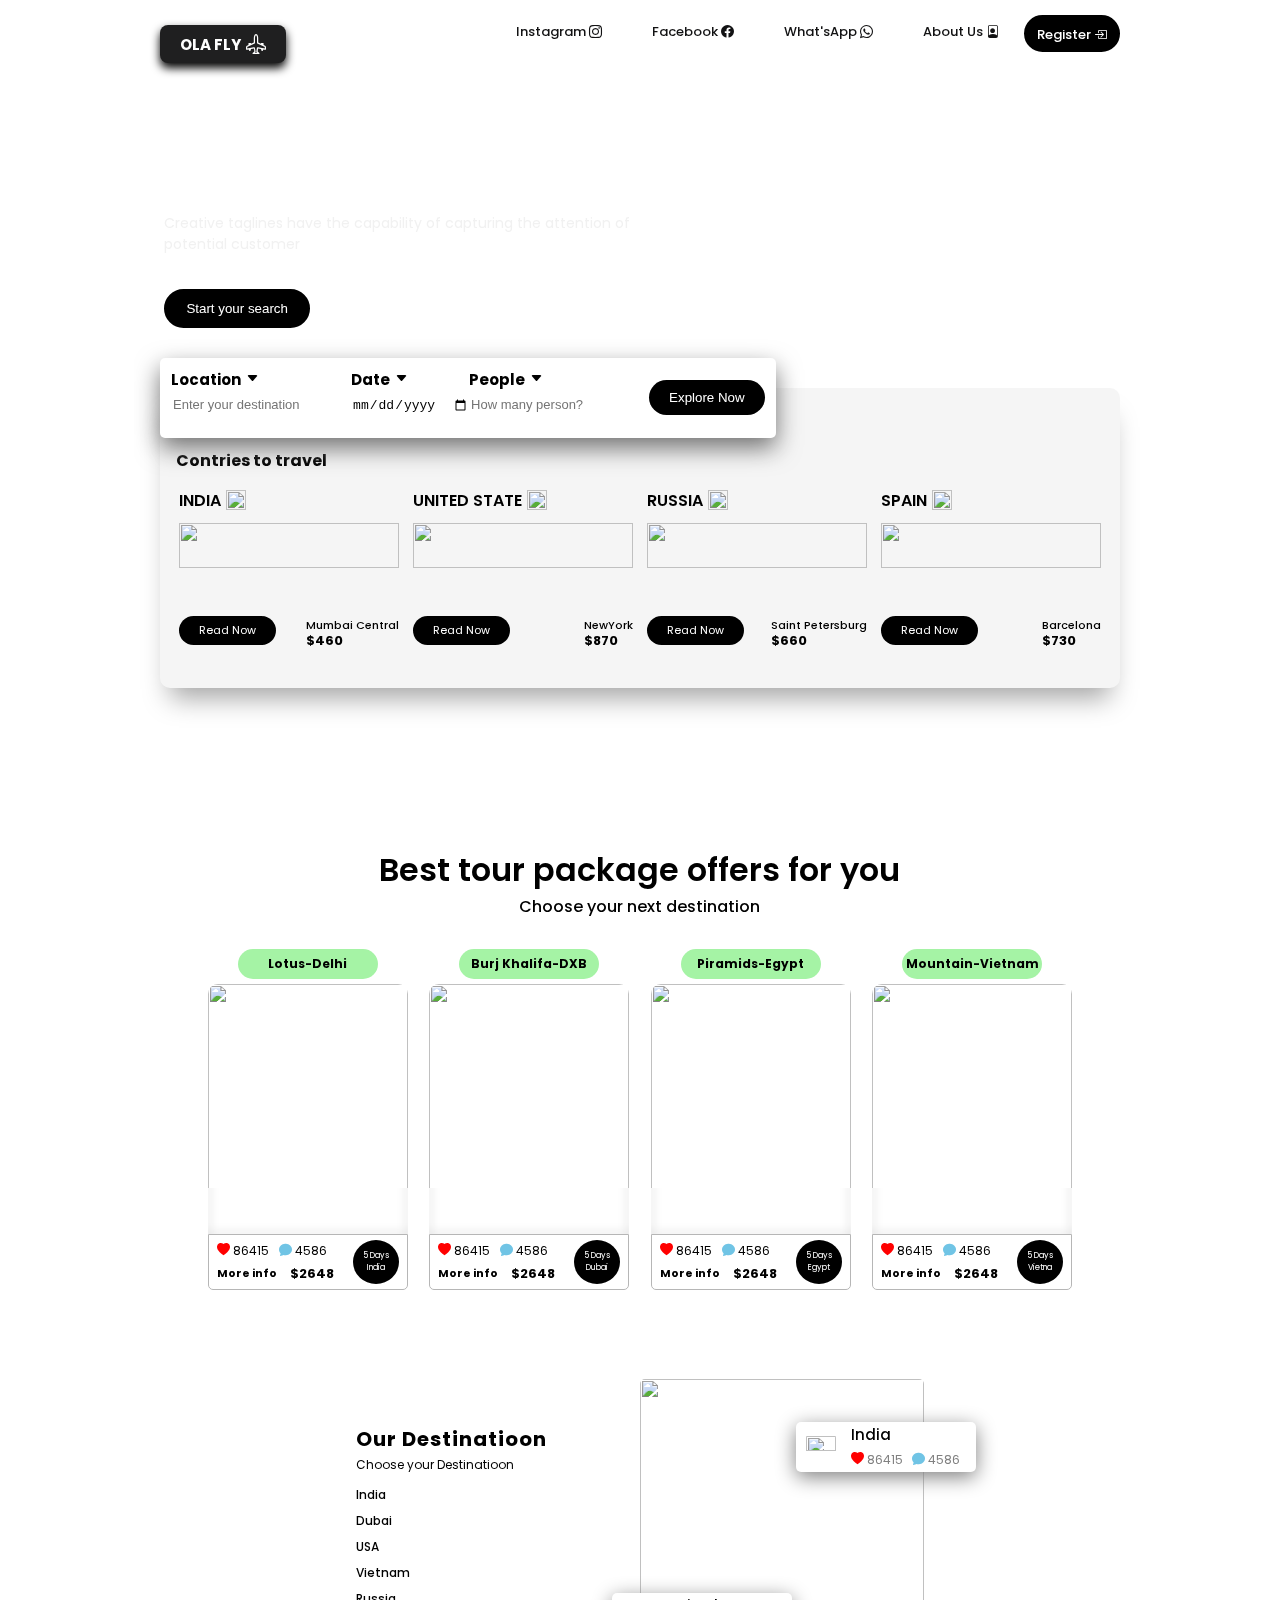
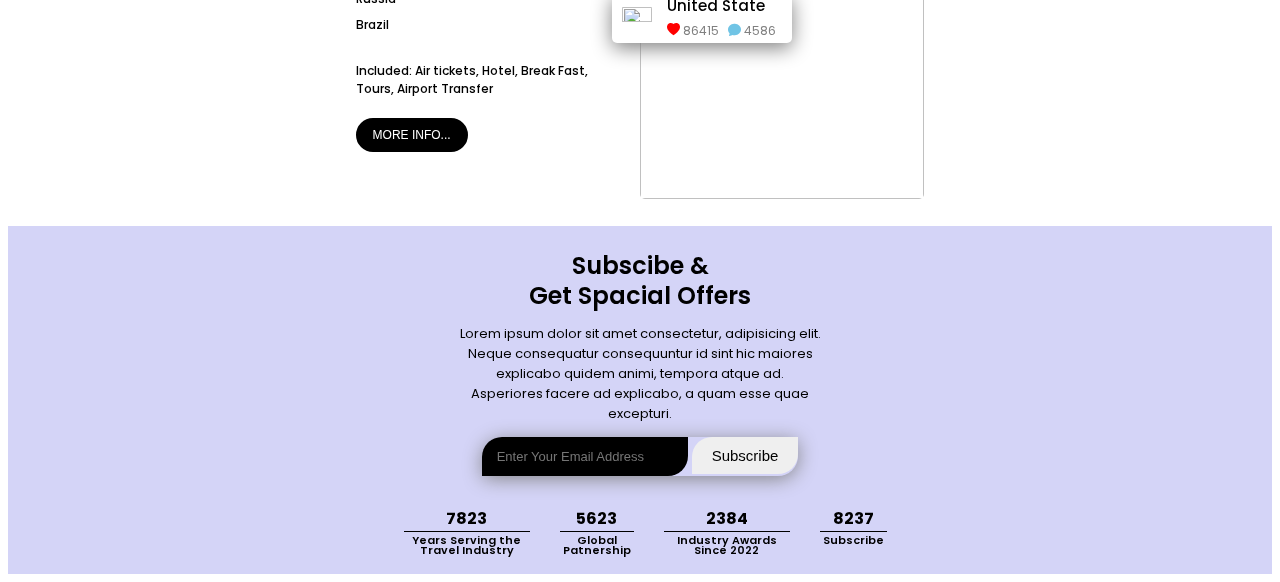
==== index.htm @ dc7d3caf "Files" ====
<!DOCTYPE html>
<html lang="en">

<head>
    <meta charset="UTF-8">
    <meta http-equiv="X-UA-Compatible" content="IE=edge">
    <meta name="viewport" content="width=device-width, initial-scale=1.0">
    <link rel="stylesheet" href="https://cdn.jsdelivr.net/npm/bootstrap-icons@1.9.1/font/bootstrap-icons.css">
    <link rel="stylesheet" href="style.css">
    <link rel="stylesheet" href="media.css">
    <title>Travel Agency Website</title>
</head>

<body>
    <header>
        <div class="video-background">
            <video autoplay loop muted playsinline>
                <source src="img/video_2024-10-26_13-39-59.mp4" type="video/mp4">
            </video>
        </div>
        <nav>
            <h4>
                OLA FLY
                <a href="/aboutus.html"><i class="bi bi-airplane-engines"></i></a>
            </h4>
            <ul id="menu_bx">
                <li><a href="https://www.instagram.com/ola.fly?utm_source=ig_web_button_share_sheet&igsh=ZDNlZDc0MzIxNw==">Instagram <i class="bi bi-instagram"></i></a></li>
                <li><a href="https://www.facebook.com/olafly.flyforless">Facebook <i class="bi bi-facebook"></i></a></li>
                <li><a href="https://wa.me/+919038090308">What'sApp <i class="bi bi-whatsapp"></i></a></li>
                <li><a href="/aboutus.html">About Us <i class="bi bi-file-person"></i></a></li>
                <li><a href="/login.html">Register <i class="bi bi-box-arrow-in-right"></i></a></li>
            </ul>
            <i class="bi bi-house-door-fill"></i>
        </nav>
        <div class="content">
            <div class="cont_bx">
                <h1>The right destination for you and your family</h1>
                <p>Creative taglines have the capability of capturing the attention of potential customer</p>
                <button>Start your search</button>
            </div>
            <div class="trip_bx">
                <div class="search_bx">
                    <div class="card">
                        <h4>Location <i class="bi bi-caret-down-fill"></i></h4>
                        <input type="text" placeholder="Enter your destination">
                    </div>
                    <div class="card">
                        <h4>Date <i class="bi bi-caret-down-fill"></i></h4>
                        <input type="date">
                    </div>
                    <div class="card">
                        <h4>People<i class="bi bi-caret-down-fill"></i></h4>
                        <input type="number" placeholder="How many person?">
                    </div>
                    <input type="button" value="Explore Now">
                </div>
                <div class="travel_bx">
                    <h4>Contries to travel</h4>
                    <div class="cards">
                        <div class="card">
                            <h3>INDIA <img src="icon/india.png" alt=""></h3>
                            <img src="img/Mumbai-India-at-night.jpg" alt="">
                            <div class="btn_city">
                                <a href="https://en.wikipedia.org/wiki/Mumbai">Read Now</a>
                                <h5>Mumbai Central <br> <span>$460</span></h5>
                            </div>
                        </div>
                        <div class="card">
                            <h3>UNITED STATE <img src="icon/united-states.png" alt=""></h3>
                            <img src="img/newyork.webp" alt="">
                            <div class="btn_city">
                                <a href="https://en.wikipedia.org/wiki/New_York_City">Read Now</a>
                                <h5>NewYork <br> <span>$870</span></h5>
                            </div>
                        </div>
                        <div class="card">
                            <h3>RUSSIA <img src="icon/russia.png" alt=""></h3>
                            <img src="img/sanpitersburg.jpg" alt="">
                            <div class="btn_city">
                                <a href="https://en.wikipedia.org/wiki/Saint_Petersburg">Read Now</a>
                                <h5>Saint Petersburg <br> <span>$660</span></h5>
                            </div>
                        </div>
                        <div class="card">
                            <h3>SPAIN <img src="icon/spain.png" alt=""></h3>
                            <img src="img/barcelona.jpg" alt="">
                            <div class="btn_city">
                                <a href="https://en.wikipedia.org/wiki/Barcelona">Read Now</a>
                                <h5>Barcelona <br> <span>$730</span></h5>
                            </div>
                        </div>
                    </div>
                </div>
            </div>

    </header>
    <div class="offers">
        <h1>Best tour package offers for you</h1>
        <p>Choose your next destination</p>
        <div class="cards">
            <div class="card">
                <h3>Lotus-Delhi</h3>
                <div class="img_text">
                    <img src="img/lotus_temple.jpg" alt="">
                    <h4>Inclded: Air ticket, Hotel, Break Fast, Tours, Airport Transfer</h4>
                </div>
                <div class="cont_bx">
                    <div class="price">
                        <div class="heart_chat">
                            <i class="bi bi-heart-fill"><span>86415</span></i>
                            <i class="bi bi-chat-fill"><span>4586</span></i>
                        </div>
                        <div class="info_price">
                            <a href="https://www.makemytrip.com/holidays-india/4nights-india-tour-packages.html">More info</a>
                            <h4>$2648</h4>
                        </div>
                    </div>
                    <div class="days">5 Days <br> India</div>
                </div>
            </div>
            <div class="card">
                <h3>Burj Khalifa-DXB</h3>
                <div class="img_text">
                    <img src="img/burjkhlifa.jpg" alt="">
                    <h4>Inclded: Air ticket, Hotel, Break Fast, Tours, Airport Transfer</h4>
                </div>
                <div class="cont_bx">
                    <div class="price">
                        <div class="heart_chat">
                            <i class="bi bi-heart-fill"><span>86415</span></i>
                            <i class="bi bi-chat-fill"><span>4586</span></i>
                        </div>
                        <div class="info_price">
                            <a href="">More info</a>
                            <h4>$2648</h4>
                        </div>
                    </div>
                    <div class="days">5 Days <br> Dubai</div>
                </div>
            </div>
            <div class="card">
                <h3>Piramids-Egypt</h3>
                <div class="img_text">
                    <img src="img/piramids.jpg" alt="">
                    <h4>Inclded: Air ticket, Hotel, Break Fast, Tours, Airport Transfer</h4>
                </div>
                <div class="cont_bx">
                    <div class="price">
                        <div class="heart_chat">
                            <i class="bi bi-heart-fill"><span>86415</span></i>
                            <i class="bi bi-chat-fill"><span>4586</span></i>
                        </div>
                        <div class="info_price">
                            <a href="">More info</a>
                            <h4>$2648</h4>
                        </div>
                    </div>
                    <div class="days">5 Days <br> Egypt</div>
                </div>
            </div>
            <div class="card">
                <h3>Mountain-Vietnam</h3>
                <div class="img_text">
                    <img src="img/mountain.jpg" alt="">
                    <h4>Inclded: Air ticket, Hotel, Break Fast, Tours, Airport Transfer</h4>
                </div>
                <div class="cont_bx">
                    <div class="price">
                        <div class="heart_chat">
                            <i class="bi bi-heart-fill"><span>86415</span></i>
                            <i class="bi bi-chat-fill"><span>4586</span></i>
                        </div>
                        <div class="info_price">
                            <a href="">More info</a>
                            <h4>$2648</h4>
                        </div>
                    </div>
                    <div class="days">5 Days <br> Vietna</div>
                </div>
            </div>

        </div>
    </div>
    <div class="destination">
        <div class="des_bx">
            <h4>Our Destinatioon</h4>
            <p>Choose your Destinatioon</p>
            <li>India</li>
            <li>Dubai</li>
            <li>USA</li>
            <li>Vietnam</li>
            <li>Russia</li>
            <li>Brazil</li>
            <h6>Included: Air tickets, Hotel, Break Fast, Tours, Airport Transfer</h6>
            <button>MORE INFO...</button>
        </div>
        <div class="img_bx">
            <img src="img/Main_plan.png" alt="">
            <div class="msg">
                <img src="icon/round_india_flag.png" alt="">
                <div class="cont">
                    <h4>India</h4>
                    <div class="icon">
                        <i class="bi bi-heart-fill"><span>86415</span></i>
                        <i class="bi bi-chat-fill"><span>4586</span></i>
                    </div>
                </div>
            </div>
            <div class="msg">
                <img src="icon/united-states.png" alt="">
                <div class="cont">
                    <h4>United State</h4>
                    <div class="icon">
                        <i class="bi bi-heart-fill"><span>86415</span></i>
                        <i class="bi bi-chat-fill"><span>4586</span></i>
                    </div>
                </div>
            </div>
        </div>
    </div>
    
    <footer>
        <h2>Subscibe & <br> Get Spacial Offers</h2>
        <p>Lorem ipsum dolor sit amet consectetur, adipisicing elit. <br> Neque consequatur consequuntur id sint hic maiores explicabo quidem animi, tempora atque ad. <br> Asperiores facere ad explicabo, a quam esse quae excepturi.</p>
        <div class="input">
            <form action="#">
            <input type="text" placeholder="Enter Your Email Address" required>
            <button type="submit">Subscribe</button>
        </form>
        </div>
    
        <ul>
            <li>7823 <br> <h6>Years Serving the Travel Industry</h6></li>
            <li>5623 <br> <h6>Global <br> Patnership</h6></li>
            <li>2384 <br> <h6>Industry Awards Since 2022</h6></li>
            <li>8237 <br> <h6>Subscribe</h6></li>
        </ul>
    </footer>
    <script src="app.js"></script>
</body>

</html>
---- style.css ----
@import url('https://fonts.googleapis.com/css2?family=Poppins:ital,wght@0,100;0,300;0,400;0,500;0,600;0,700;0,800;0,900;1,100;1,200;1,300;1,400;1,500;1,600;1,700;1,800;1,900&display=swap');
/* *{
    padding: 0;
    margin: 0;
    box-sizing: border-box;
} */
body {
    font-family: 'Poppins', sans-serif;
}

header {
    position: relative;
    overflow: hidden;
    width: 80%;
    height: 82vh;
    /* border: 1px solid #000; */
    margin: auto;
    transition: .5s linear;
}
.video-background {
    position: absolute;
    top: 0;
    left: 0;
    width: 100%;
    height: 80%;
    overflow: hidden;
    z-index: -1;
}
.video-background video{
    width: 100%;
    height: 100%;
    object-fit: cover;
}

header nav {
    width: 95%;
    height: 7%;
    /* padding: 10px 0; */
    /* border: 1px solid #000; */
    margin: auto;
    display: flex;
    align-items: center;
    justify-content: space-between;
}
header nav h4{
    display: flex;
    align-items: center;
    font-size: 15px;
    font-weight: 700;
    color: #fff;
    border: 3px solid #000#1f1f20;
    border-radius: 8px;
    margin-bottom: 0px;
    padding: 5px 20px 3px 20px;
    box-shadow: 0px 5px 10px #000;
    background: #1f1f20;
}
header nav h4 i{
    margin-left: 5px;
    font-size: 20px;
    color: #fff;
    transition: color 0.3s ease;
}
header nav h4:hover{
    color: red;
    background: gray;
}

header nav ul{
    list-style: none;
    display: flex;
}
header nav ul li{
    padding: 3px 25px;
}
header nav ul li:nth-last-child(1){
    background: #000;
    border: 3px solid #000;
    border-radius: 20px;
    padding: 3px 10px;
}
header nav ul li:nth-last-child(1) a{
    color: #fff;
}
header nav ul li a{
    text-decoration: none;
    color: #121213;
    font-size: 13px;
    font-weight: 500;
    transition: .3s linear;
}
header nav ul li:nth-of-type(1):hover a{
    color: red;
    border: 1px solid #000;
    padding: 0px 5px 0px 5px;
    border-radius: 20px;
    box-shadow: 0px 5px 10px 0px black;
    font-size: 14px;
}
header nav ul li:nth-of-type(2):hover a{
    color: blue;
    border: 1px solid #000;
    padding: 0px 5px 0px 5px;
    border-radius: 20px;
    box-shadow: 0px 5px 10px 0px black;
    font-size: 14px;
}
header nav ul li:nth-of-type(3):hover a{
    color: green;
    border: 1px solid #000;
    padding: 0px 5px 0px 5px;
    border-radius: 20px;
    box-shadow: 0px 5px 10px 0px black;
    font-size: 14px;
}
header nav ul li:nth-of-type(4):hover a{
    color: #fff;
    border: 1px solid #000;
    padding: 0px 5px 0px 5px;
    border-radius: 20px;
    box-shadow: 0px 5px 10px 0px black;
    font-size: 14px;
}
header nav ul li:nth-of-type(5):hover a{
    color: #fff;
    border: 1px solid #000;
    padding: 0px 5px 0px 5px;
    border-radius: 20px;
    box-shadow: 0px 5px 10px 0px black;
}

header nav .bi-house-door-fill {
    display: none;
}
header .content {
    position: relative;
    width: 100%;
    height: 93%;
    /* border: 1px solid #000; */
}
header .content::before {
    content: '';
    position: absolute;
    width: 100%;
    height: 80%;
    /* border: 1px solid #000; */
    background: url('img/background1.png')no-repeat center center/cover;
    border-radius: 10px;
    z-index: -1;
    background: none;
}

header .content .cont_bx {
    width: 500px;
    height: auto;
    color: #fff;
    padding: 30px;
}
header .content .cont_bx h1{
    line-height: 40px;
    font-weight: 800;
    /* border: 1px solid #000; */
}
header .content .cont_bx p{
    font-size: 14px;
    font-weight: 400;
    color: rgb(241, 241, 241);
}
header .content .cont_bx button{
    margin-top: 20px;
    padding: 10px 20px;
    border-radius: 20px;
    border: 2px solid #000;
    background: #000;
    color: #fff;
    outline: none;
    cursor: pointer;
    transition: .3s linear;
}
header .content .cont_bx button:hover{
    background: rgb(95, 95, 95);
    border: 2px solid rgb(95, 95, 95);
}

header .trip_bx {
    position: relative;
    width: 95%;
    height: auto;
    margin: auto;
    /* border: 1px solid #000; */
}
header .trip_bx .search_bx {
    position: absolute;
    top: 0;
    left: 0;
    width: 60%;
    height: 60px;
    display: flex;
    align-items: center;
    justify-content: center;
    background: #fff;
    border-radius: 5px;
    box-shadow: 0px 10px 25px rgb(114, 114, 114);
    z-index: 1;
    padding: 10px 20px;
}

header .trip_bx .search_bx .card{
    width: 200px;
    height: 100%;
    /* border: 1px solid #000; */
}
header .trip_bx .search_bx .card h4{
    font-size: 15px;
    margin: 0;
    font-weight: 700;
}
header .trip_bx .search_bx .card h4 .bi {
    position: absolute;
    font-size: 13px;
    margin: 2px 0px 0px 5px;
    transition: .3s linear;
}
header .trip_bx .search_bx .card input {
    margin-top: 3px;
    position: 5px 0px;
    border: none;
    outline: none;
    font-size: 13px;
}
header .trip_bx .search_bx input[type=button] {
    background: #000;
    color: #fff;
    border: none;
    outline: none;
    padding: 10px 20px;
    border-radius: 20px;
    transition: .3s linear;
    cursor: pointer;
}
header .trip_bx .search_bx input[type=button]:hover{
    background: gray;
}

header .trip_bx .travel_bx {
    position: relative;
    width: 100%;
    height: auto;
    margin: auto;
    top: 30px;
    /* background: #000; */
    /* border: 1px solid #000; */
    border-radius: 10px;
    padding-bottom: 20px;
    box-shadow: 0px 20px 25px -10px rgb(165, 165, 165);
}
header .trip_bx .travel_bx::before{
    content: '';
    position: absolute;
    width: 100%;
    height: 100%;
    border-radius: 10px;
    background: rgb(241, 241, 241, .7);
    backdrop-filter: blur(5px);
    z-index: -1;
}
header .trip_bx .travel_bx h4{
    margin: 0;
    padding: 60px 0px 15px 1.7%;
}
header .trip_bx .travel_bx .cards{
    width: 96%;
    height: auto;
    margin: auto;
    /* border: 1px solid #000; */
    display: flex;
    align-items: center;
    justify-content: space-between;
}
header .trip_bx .travel_bx .cards .card{
    overflow: auto;
    min-width: 220px;
    height: 180px;
    /* border: 1px solid #000; */
}
header .trip_bx .travel_bx .cards .card h3{
    margin: 0px 0px 10px 0px;
    display: flex;
    align-items: center;
    font-size: 16px;
    font-weight: 600;
}
header .trip_bx .travel_bx .cards .card h3 img{
    width: 20px;
    height: 20px;
    margin-left: 5px;
}
header .trip_bx .travel_bx .cards .card img{
    width: 100%;
    height: 50%;
}
header .trip_bx .travel_bx .cards .card .btn_city{
    display: flex;
    align-items: center;
    justify-content: space-between;
    /* border: 1px solid #000; */
}
header .trip_bx .travel_bx .cards .card .btn_city a{
    text-decoration: none;
    background: #000;
    color: #fff;
    border-radius: 20px;
    padding: 6px 20px;
    font-size: 11px;
    transition: .3s linear;
}
header .trip_bx .travel_bx .cards .card .btn_city a:hover{
    background: gray;
}
header .trip_bx .travel_bx .cards .card .btn_city h5{
    font-size: 11px;
    font-weight: 500;
    margin: 0;
    margin-top: 5px;
    line-height: 15px;
}
header .trip_bx .travel_bx .cards .card .btn_city h5 span{
    font-size: 13px;
    font-weight: 700;
}

.offers {
    width: 60%;
    height: auto;
    /* border: 1px solid #000; */
    margin: auto;
    margin-top: 100px;
    transition: .5s linear;
}
.offers h1{
    font-weight: 600;
    text-align: center;
    margin: 0;
}
.offers p{
    font-weight: 500;
    text-align: center;
    margin: 0;
}
.offers .cards {
    margin-top: 20px;
    display: flex;
    align-items: center;
    justify-content: space-between;
    /* border: 1px solid #000; */
    flex-wrap: wrap;
}
.offers .cards .card {
    position: relative;
    width: 200PX;
    height: 350PX;
    /* border: 1px solid #000; */
    margin: 10px;
}
.offers .cards .card h3{
    width: 140px;
    padding: 6px 0px;
    background: rgb(165, 243, 165);
    border-radius: 20px;
    font-size: 12px;
    display: grid;
    place-items: center;
    margin: auto;
}
.offers .cards .card .img_text {
    position: relative;
    width: 100%;
    height: 250px;
    margin-top: 5px;
}
.offers .cards .card .img_text img{
    position: absolute;
    width: 100%;
    height: 100%;
    border-radius: 10px 10px 0px 0px;
}
.offers .cards .card .img_text h4 {
    position: absolute;
    font-size: 9px;
    padding: 10px 15px;
    bottom: 0;
    margin: 0;
    color: #fff;
    z-index: 2;
}
.offers .cards .card .img_text h4::before{
    content: '';
    position: absolute;
    width: 100%;
    height: 100%;
    background: rgb(255, 255, 255,.1);
    backdrop-filter: blur(5px);
    z-index: -1;
    bottom: 0;
    left: 0;
}
.offers .cards .card .cont_bx{
    width: 99%;
    display: flex;
    align-items: center;
    justify-content: space-between;
    border: 1px solid rgb(182, 182, 182);
    padding: 5px 0px;
    border-radius: 0px 0px 5px 5px;
}
.offers .cards .card .cont_bx .price , .days{
    margin: 0px 8px;
}
.offers .cards .card .cont_bx .price .heart_chat{
    display: flex;
    align-items: center;
}
.offers .cards .card .cont_bx .price .heart_chat{
    display: flex;
    align-items: center;
}
.offers .cards .card .cont_bx .price .heart_chat i:nth-child(1){
    color: red;
    font-size: 13px;
    margin-right: 10px;
}
.offers .cards .card .cont_bx .price .heart_chat i span{
    color: #000;
    font-size: 12px;
    margin-left: 3px;
    font-style: normal;
}
.offers .cards .card .cont_bx .price .heart_chat i:nth-child(2){
    color: rgb(112, 196, 229);
    font-size: 13px;
    margin-right: 10px;
}
.offers .cards .card .cont_bx .price .info_price{
    display: flex;
    align-items: center;
    margin-top: 3px;
}
.offers .cards .card .cont_bx .price .info_price a{
    text-decoration: none;
    color: #000;
    font-size: 11px;
    font-weight: 700;
    transition: .3s linear;
    margin-right: 13px;
}
.offers .cards .card .cont_bx .price .info_price a:hover{
    color: gray;
}
.offers .cards .card .cont_bx .price .info_price h4{
    margin: 0;
    font-size: 13px;
}
.offers .cards .card .cont_bx .days{
    color: #fff;
    background: #000;
    font-size: 8px;
    border-radius: 50%;
    padding: 10px;
    text-align: center;
    cursor: pointer;
    transition: .3s linear;
}
.offers .cards .card .cont_bx .days:hover{
    transform: rotate(360deg);
}


.destination {
    width: 45%;
    height: auto;
    /* border: 1px solid #000; */
    margin: auto;
    margin-top: 70px;
    display: flex;
    align-items: center;
    justify-content: center;
}
.destination .des_bx , .img_bx {
    position: relative;
    width: 50%;
    height: auto;
    /* border: 1px solid #000; */
}
.destination .des_bx h4{
    margin: 0;
    font-size: 20px;
    color: #000;
    line-height: 10px;
    letter-spacing: 1px;
}
.destination .des_bx p{
    font-size: 12px;
}
.destination .des_bx li{
    list-style-type: none;
    padding: 0px 0px 8px 0px;
    font-size: 12px;
    font-weight: 500;
}
.destination .des_bx h6{
    width: 250px;
    font-size: 12px;
    font-weight: 500;
    margin: 20px 0px;
}
.destination .des_bx button{
    font-size: 12px;
    padding: 8px 15px;
    border-radius: 20px;
    background:#000;
    color: #fff;
    border: 2px solid #000;
    cursor: pointer;
    transition: .3s linear;
}
.destination .des_bx button:hover{
    background: gray;
    border: gray;
}
.destination .img_bx img{
    width: 100%;
    height: 420px;
    border-radius: 5px;
}
.destination .img_bx .msg{
    position: absolute;
    top: 50%;
    left: -10%;
    width: 160px;
    height: 50px;
    background: #fff;
    box-shadow: 0px 5px 20px gray;
    display: flex;
    align-items: center;
    padding: 0px 10px;
    border-radius: 5px;
}
.destination .img_bx .msg:nth-child(2){
    position: absolute;
    top: 10%;
    left: 55%;
    
}
.destination .img_bx .msg img{
    width: 30px;
    height: 55%;
}
.destination .img_bx .msg .cont{
    margin-left: 15px;
}
.destination .img_bx .msg .cont h4{
    margin: 0;
    font-size: 15px;
    font-weight: 500;
}
.destination .img_bx .msg .cont .bi:nth-child(1){
    color: red;
    margin-right: 5px;
    font-size: 13px;
}
.destination .img_bx .msg .cont .bi span{
    font-style: normal;
    margin-left: 3px;
    font-size: 12px;
    color: gray;
}
.destination .img_bx .msg .cont .bi:nth-child(2) {
    color: rgb(112, 196, 229);
    margin-right: 5px;
    font-size: 13px;
}

footer {
    width: 100%;
    height: auto;
    background: rgb(212, 212, 247);
    margin-top: 20px;
    display: flex;
    align-items: center;
    justify-content: center;
    flex-direction: column;
}

footer h2{
    text-align: center;
    margin: 0;
    margin-top: 25px;
    line-height: 30px;
    font-weight: 600;
}
footer p{
    text-align: center;
    width: 400px;
    font-size: 13px;
}
footer .input{
    box-shadow: 0px 3px 20px -1px gray;
    border-radius: 20px 0px 20px 0px;
}
footer .input input{
    padding: 12px 15px;
    border: none;
    outline: none;
    font-size: 13px;
    border-radius: 20px 0px 20px 0px;
    background: #000;
    color: #fff;
}
footer .input button{
    padding: 10px 20px;
    border: none;
    outline: none;
    font-size: 15px;
    border-radius: 20px 0px 20px 0px;
    cursor: pointer;
    transition: .3s linear;
}
footer .input button:hover{
    color: red;
    font-size: 17px;
}
footer ul{
    list-style: none;
    display: flex;
    /* align-items: center; */
    margin-top: 30px;
}
footer ul li{
    text-align: center;
    margin-right: 30px;
    font-weight: bold; 
}

footer ul li h6{
    font-size: 11px;
    font-weight: 600;
    max-width: 120px;
    margin: 0;
    line-height: 10px;
    border-top: 1px solid #000;
    padding: 3px;
}
---- media.css ----
@media screen and (max-width: 1483px){
    .offers{
        width: 65%;
    }
}
@media screen and (max-width: 1370px){
    .offers{
        width: 70%;
    }
}
@media screen and (max-width: 1250px){
    header{
        width: 90%;
    }
    .offers {
        width: 82%;
    }
    .destination {
        width: 55%;
    }
}
@media screen and (max-width: 1100px){
    header{
        width: 95%;
    }
    header .trip_bx .search_bx {
        width: 70%;
    }
    header .trip_bx .travel_bx .cards{
        overflow: auto;
    }
    header .trip_bx .travel_bx .cards .card{
        min-width: 220px;
        margin-right: 10px;
    }
    .offers{
        width: 95%;
    }
    .destination {
        width: 60%;
    }
}
@media screen and (max-width: 950px){
    header .trip_bx .search_bx {
        width: 85%;
    }
    header .trip_bx .search_bx .card {
        margin-right: 8px;
    }
    .destination{
        width: 75%;
    }
    
}
@media screen and (max-width: 714px){
    header nav ul{
        position: absolute;
        width: 100px;
        height: auto;
        flex-direction: column;
        background: #fff;
        border-radius: 5px;
        box-shadow: 0px 0px 10px gray;
        justify-content: center;
        top: -100%;
        right: 30%;
        z-index: 99999999999999;
        padding: 10px 20px;
        transition: .8s linear;
    }
    /* javascript class */
    header nav .ul_active {
        top: 0;
    }
    header nav ul li{
        padding: 8px 0px;
        text-align: center;
    }
    header nav .bi-three-dots{
        display: unset;
    }
    header .trip_bx .search_bx{
        width: 93%;
    }
    .offers {
        width: 75%;
    }
}

@media screen and (max-width: 650px){
    header .trip_bx .search_bx .card {
        width: 140px;
    }
    header .trip_bx .search_bx input[type="button"] {
    position: absolute;
    right: 10px;
    bottom: -43px;
    font-size: 13px;
    }
    .offers{
        width: 85%;
        margin-top: 50px;
    }
    .destination {
        width: 100%;
        flex-direction: column-reverse;
    }
    .destination .des_bx, .img_bx {
        position: relative;
        width: 55%;
        height: auto;
        /* border: 1px solid #000; */
    }
    .destination .des_bx {
        margin-top: 30px;
    }
}

@media screen and (max-width: 541px){
    header .content .cont_bx {
        width: 85%;
    }
    header .content .cont_bx h1{
        width: 300px;
        font-size: 22px;
    }
    header .content .cont_bx p{
        width: 300px;
        font-size: 12px;
    }
    header .trip_bx .search_bx {
        width: 89%;
    }
    header .trip_bx .search_bx .card {
        width: 110px;
    }
    header .trip_bx .search_bx .card input {
        width: 100%;
    }
    .offers h1{
        font-size: 22px;
    }
    .offers p{
        font-size: 14px;
    }
    .offers .cards{
        justify-content: center;
    }
    .destination .des_bx, .img_bx {
        width: 80%;
    }
    footer ul li h6 {
        font-size: 8px;
    }

}
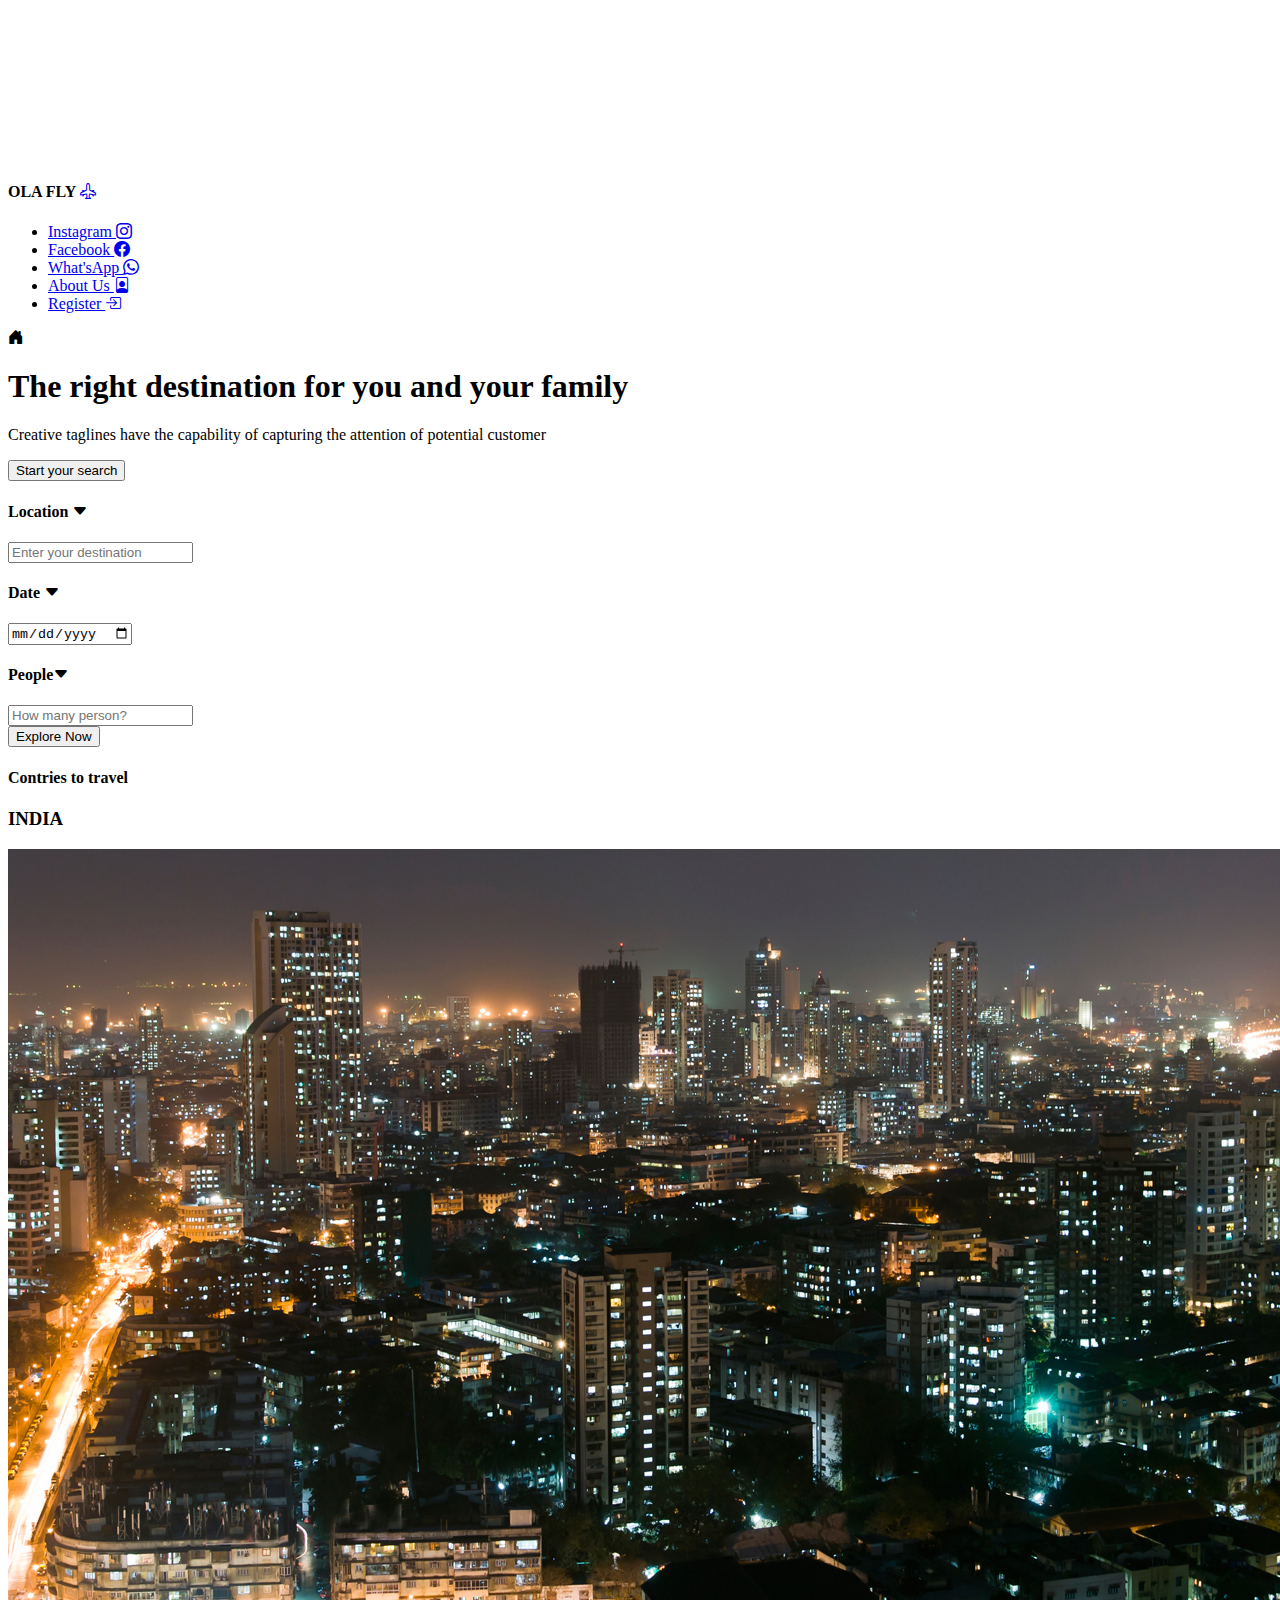
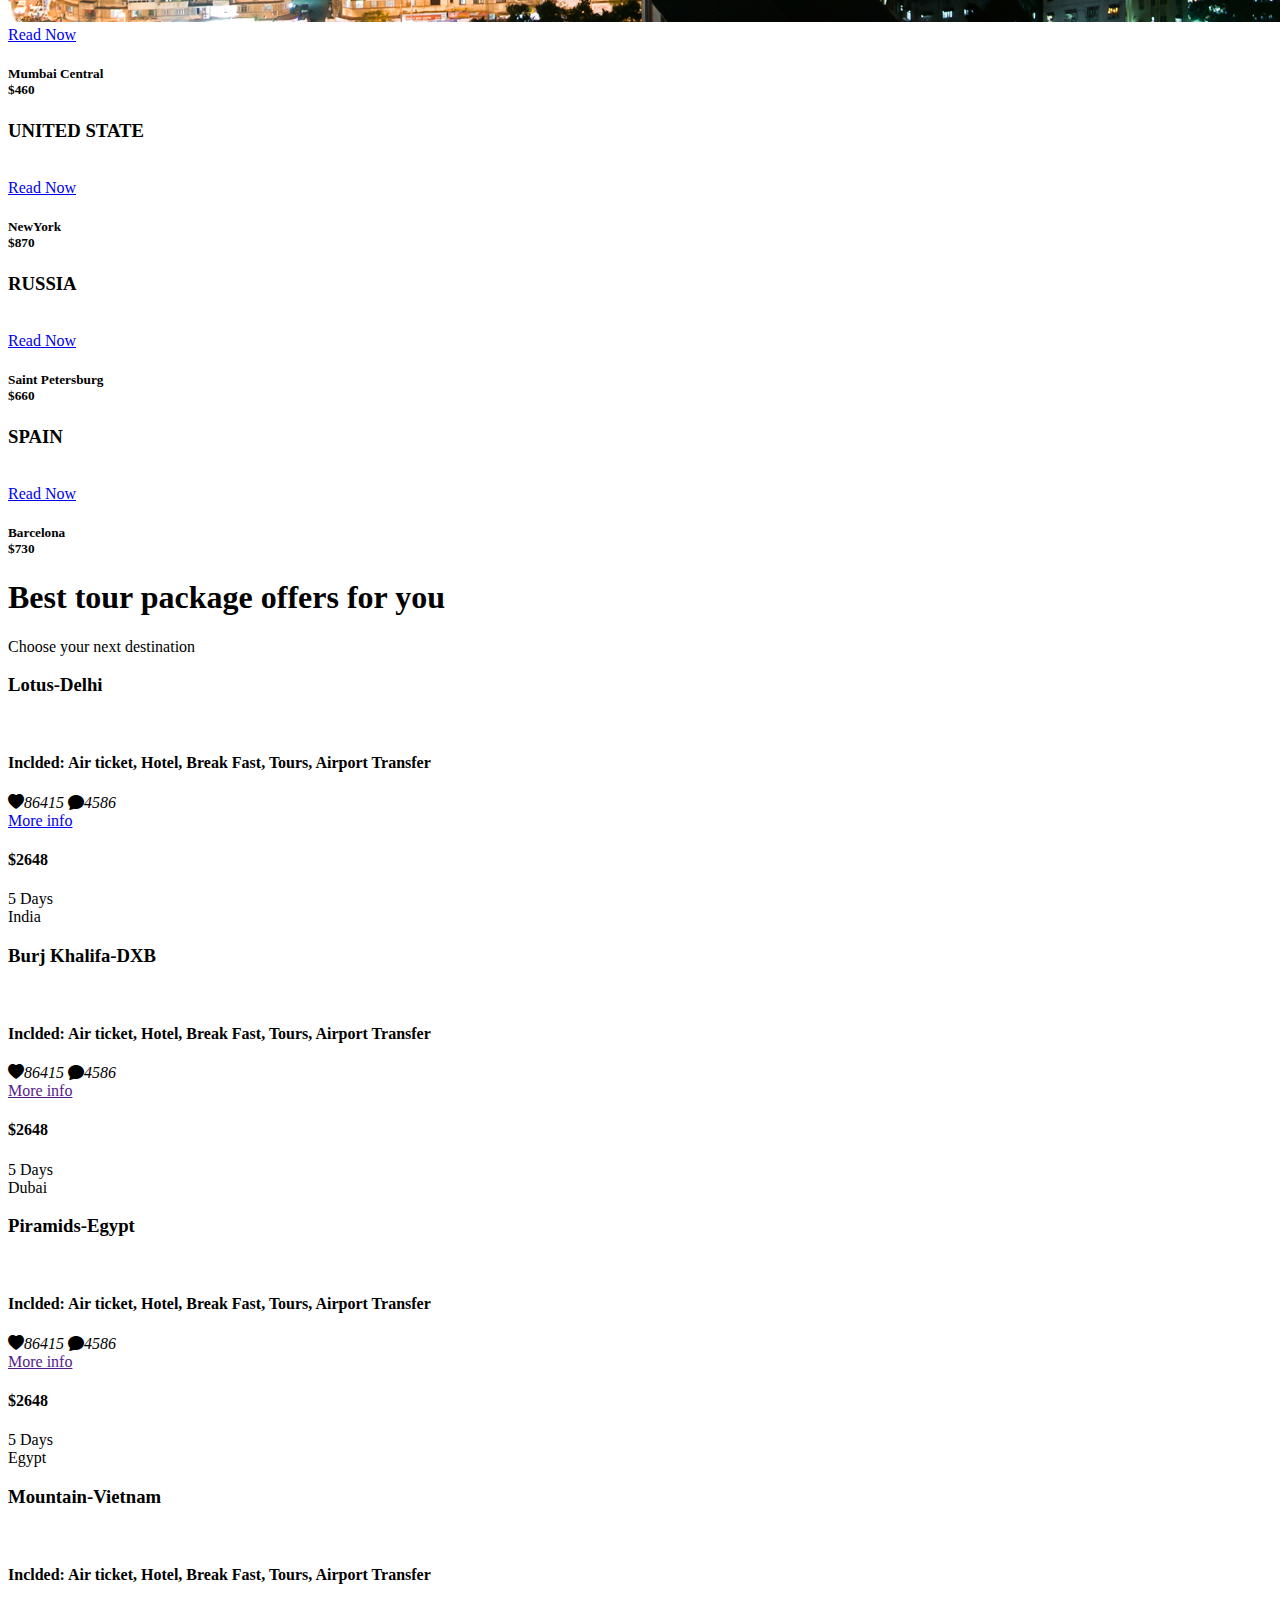
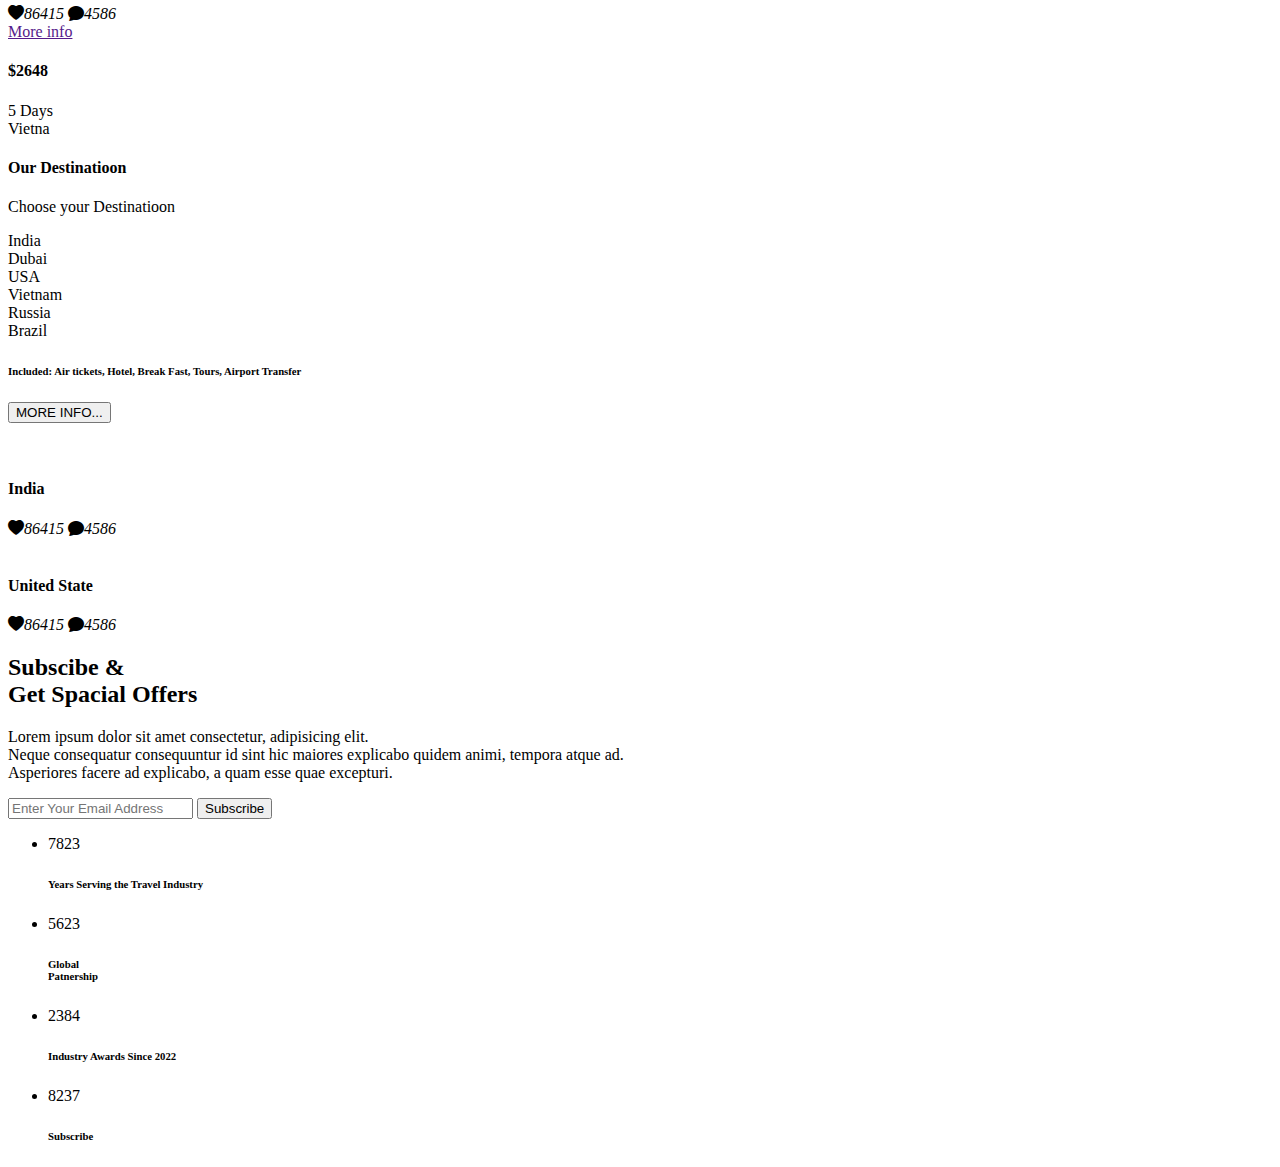
==== commit a357270d: "Update index.htm" ====
--- a/index.htm
+++ b/index.htm
@@ -15,7 +15,7 @@
     <header>
         <div class="video-background">
             <video autoplay loop muted playsinline>
-                <source src="img/video_2024-10-26_13-39-59.mp4" type="video/mp4">
+                <source src="video_2024-10-26_13-39-59.mp4" type="video/mp4">
             </video>
         </div>
         <nav>
@@ -59,7 +59,7 @@
                     <div class="cards">
                         <div class="card">
                             <h3>INDIA <img src="icon/india.png" alt=""></h3>
-                            <img src="img/Mumbai-India-at-night.jpg" alt="">
+                            <img src="Mumbai-India-at-night.jpg" alt="">
                             <div class="btn_city">
                                 <a href="https://en.wikipedia.org/wiki/Mumbai">Read Now</a>
                                 <h5>Mumbai Central <br> <span>$460</span></h5>
@@ -239,4 +239,4 @@
     <script src="app.js"></script>
 </body>
 
-</html>+</html>
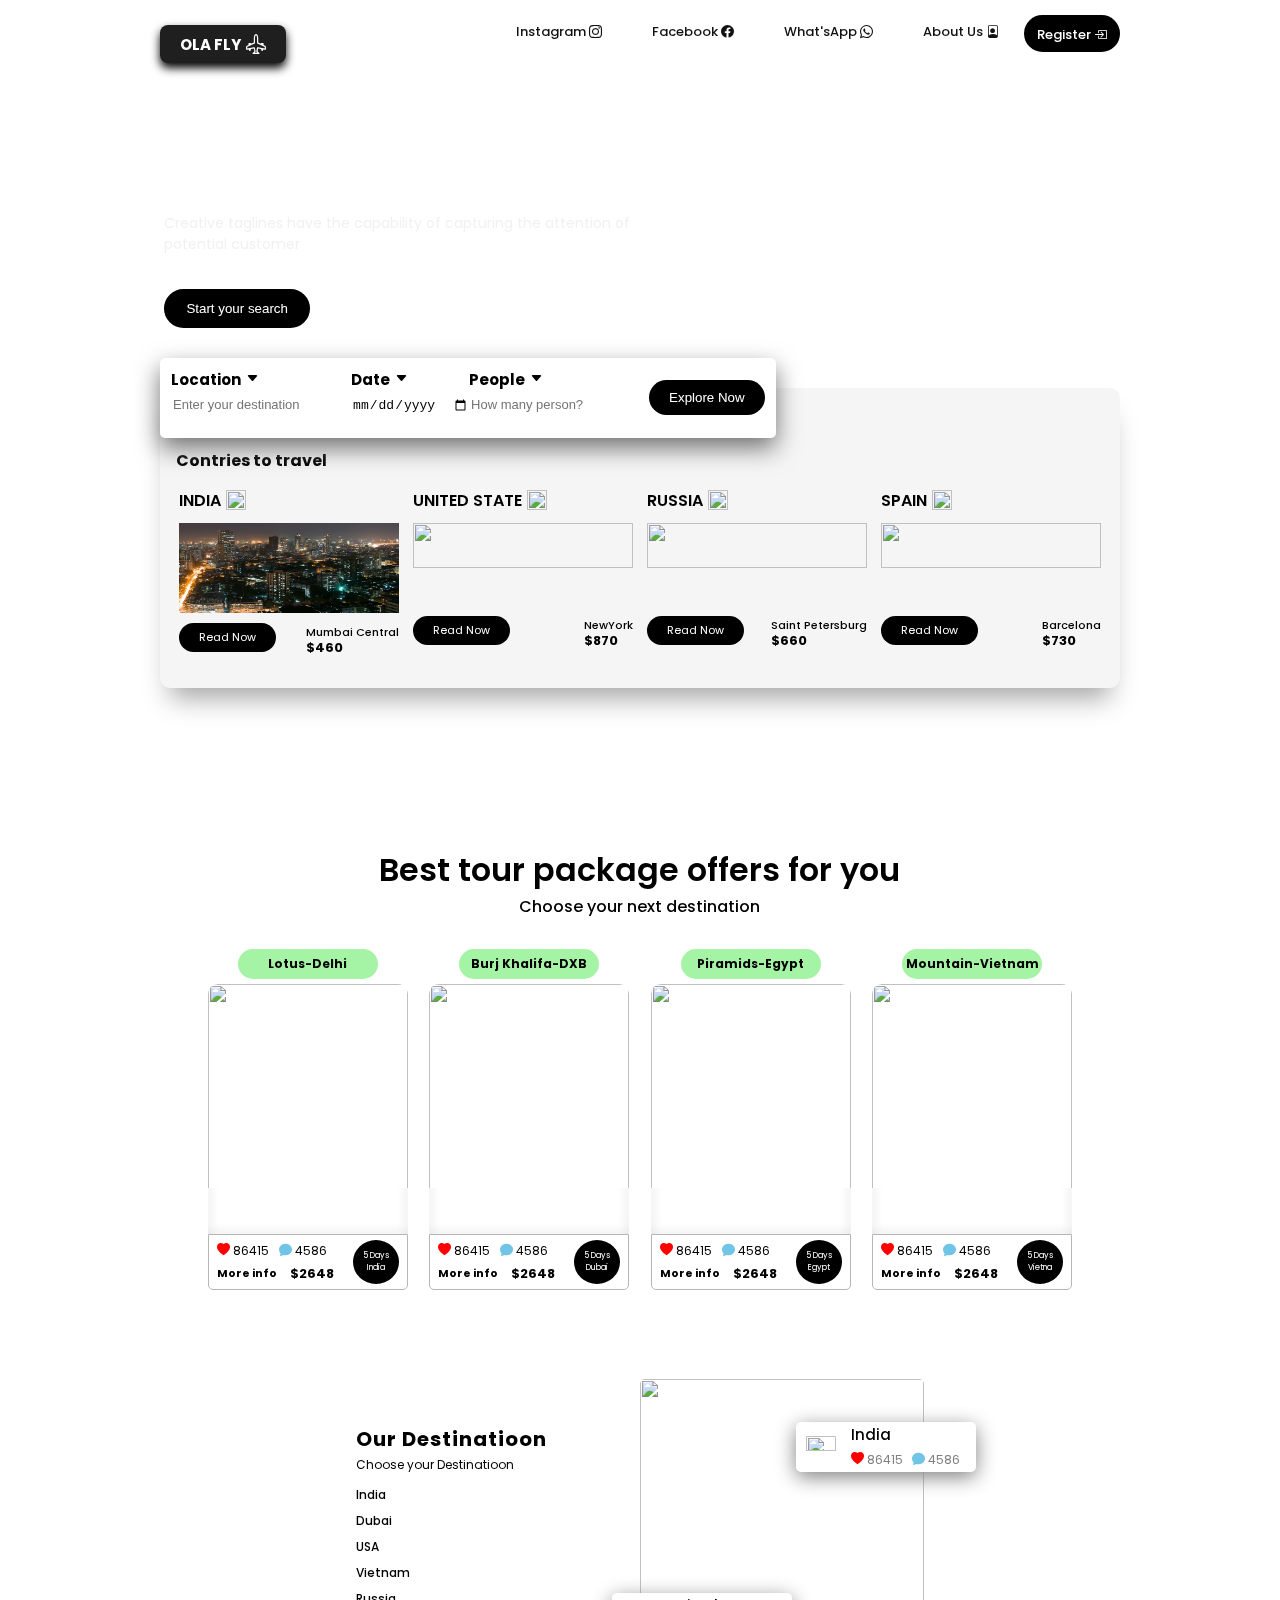
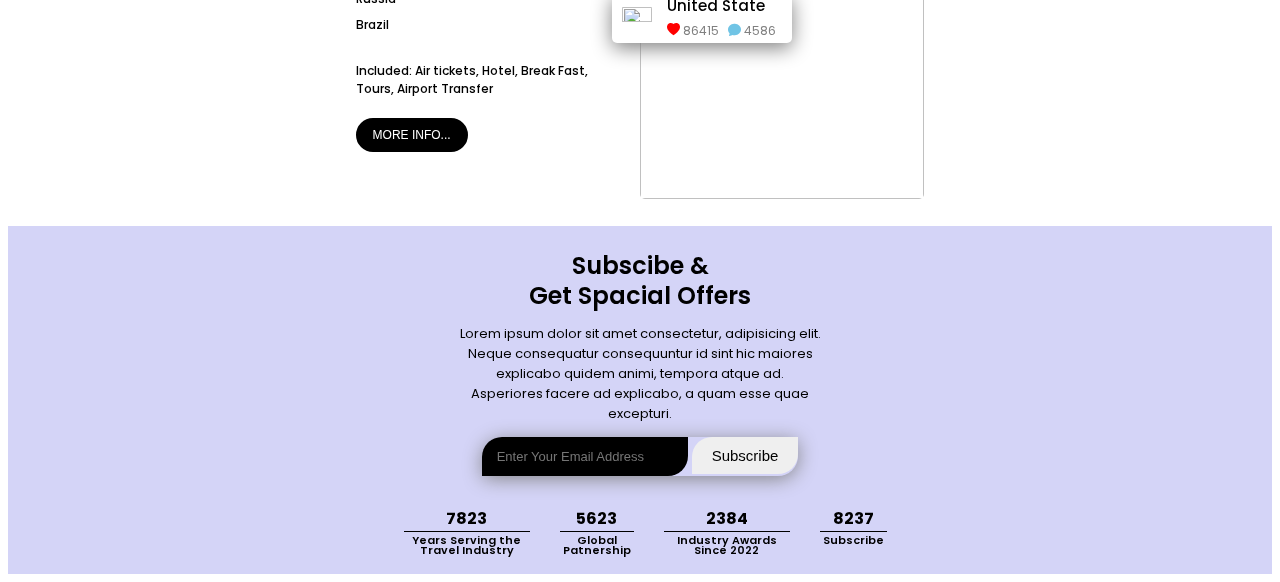
==== commit 130e657d: "Update index.htm" ====
--- a/index.htm
+++ b/index.htm
@@ -21,7 +21,7 @@
         <nav>
             <h4>
                 OLA FLY
-                <a href="/aboutus.html"><i class="bi bi-airplane-engines"></i></a>
+                <a href="aboutus.html"><i class="bi bi-airplane-engines"></i></a>
             </h4>
             <ul id="menu_bx">
                 <li><a href="https://www.instagram.com/ola.fly?utm_source=ig_web_button_share_sheet&igsh=ZDNlZDc0MzIxNw==">Instagram <i class="bi bi-instagram"></i></a></li>
--- a/style.css
+++ b/style.css
@@ -0,0 +1,653 @@
+
+@import url('https://fonts.googleapis.com/css2?family=Poppins:ital,wght@0,100;0,300;0,400;0,500;0,600;0,700;0,800;0,900;1,100;1,200;1,300;1,400;1,500;1,600;1,700;1,800;1,900&display=swap');
+/* *{
+    padding: 0;
+    margin: 0;
+    box-sizing: border-box;
+} */
+body {
+    font-family: 'Poppins', sans-serif;
+}
+
+header {
+    position: relative;
+    overflow: hidden;
+    width: 80%;
+    height: 82vh;
+    /* border: 1px solid #000; */
+    margin: auto;
+    transition: .5s linear;
+}
+.video-background {
+    position: absolute;
+    top: 0;
+    left: 0;
+    width: 100%;
+    height: 80%;
+    overflow: hidden;
+    z-index: -1;
+}
+.video-background video{
+    width: 100%;
+    height: 100%;
+    object-fit: cover;
+}
+
+header nav {
+    width: 95%;
+    height: 7%;
+    /* padding: 10px 0; */
+    /* border: 1px solid #000; */
+    margin: auto;
+    display: flex;
+    align-items: center;
+    justify-content: space-between;
+}
+header nav h4{
+    display: flex;
+    align-items: center;
+    font-size: 15px;
+    font-weight: 700;
+    color: #fff;
+    border: 3px solid #000#1f1f20;
+    border-radius: 8px;
+    margin-bottom: 0px;
+    padding: 5px 20px 3px 20px;
+    box-shadow: 0px 5px 10px #000;
+    background: #1f1f20;
+}
+header nav h4 i{
+    margin-left: 5px;
+    font-size: 20px;
+    color: #fff;
+    transition: color 0.3s ease;
+}
+header nav h4:hover{
+    color: red;
+    background: gray;
+}
+
+header nav ul{
+    list-style: none;
+    display: flex;
+}
+header nav ul li{
+    padding: 3px 25px;
+}
+header nav ul li:nth-last-child(1){
+    background: #000;
+    border: 3px solid #000;
+    border-radius: 20px;
+    padding: 3px 10px;
+}
+header nav ul li:nth-last-child(1) a{
+    color: #fff;
+}
+header nav ul li a{
+    text-decoration: none;
+    color: #121213;
+    font-size: 13px;
+    font-weight: 500;
+    transition: .3s linear;
+}
+header nav ul li:nth-of-type(1):hover a{
+    color: red;
+    border: 1px solid #000;
+    padding: 0px 5px 0px 5px;
+    border-radius: 20px;
+    box-shadow: 0px 5px 10px 0px black;
+    font-size: 14px;
+}
+header nav ul li:nth-of-type(2):hover a{
+    color: blue;
+    border: 1px solid #000;
+    padding: 0px 5px 0px 5px;
+    border-radius: 20px;
+    box-shadow: 0px 5px 10px 0px black;
+    font-size: 14px;
+}
+header nav ul li:nth-of-type(3):hover a{
+    color: green;
+    border: 1px solid #000;
+    padding: 0px 5px 0px 5px;
+    border-radius: 20px;
+    box-shadow: 0px 5px 10px 0px black;
+    font-size: 14px;
+}
+header nav ul li:nth-of-type(4):hover a{
+    color: #fff;
+    border: 1px solid #000;
+    padding: 0px 5px 0px 5px;
+    border-radius: 20px;
+    box-shadow: 0px 5px 10px 0px black;
+    font-size: 14px;
+}
+header nav ul li:nth-of-type(5):hover a{
+    color: #fff;
+    border: 1px solid #000;
+    padding: 0px 5px 0px 5px;
+    border-radius: 20px;
+    box-shadow: 0px 5px 10px 0px black;
+}
+
+header nav .bi-house-door-fill {
+    display: none;
+}
+header .content {
+    position: relative;
+    width: 100%;
+    height: 93%;
+    /* border: 1px solid #000; */
+}
+header .content::before {
+    content: '';
+    position: absolute;
+    width: 100%;
+    height: 80%;
+    /* border: 1px solid #000; */
+    background: url('img/background1.png')no-repeat center center/cover;
+    border-radius: 10px;
+    z-index: -1;
+    background: none;
+}
+
+header .content .cont_bx {
+    width: 500px;
+    height: auto;
+    color: #fff;
+    padding: 30px;
+}
+header .content .cont_bx h1{
+    line-height: 40px;
+    font-weight: 800;
+    /* border: 1px solid #000; */
+}
+header .content .cont_bx p{
+    font-size: 14px;
+    font-weight: 400;
+    color: rgb(241, 241, 241);
+}
+header .content .cont_bx button{
+    margin-top: 20px;
+    padding: 10px 20px;
+    border-radius: 20px;
+    border: 2px solid #000;
+    background: #000;
+    color: #fff;
+    outline: none;
+    cursor: pointer;
+    transition: .3s linear;
+}
+header .content .cont_bx button:hover{
+    background: rgb(95, 95, 95);
+    border: 2px solid rgb(95, 95, 95);
+}
+
+header .trip_bx {
+    position: relative;
+    width: 95%;
+    height: auto;
+    margin: auto;
+    /* border: 1px solid #000; */
+}
+header .trip_bx .search_bx {
+    position: absolute;
+    top: 0;
+    left: 0;
+    width: 60%;
+    height: 60px;
+    display: flex;
+    align-items: center;
+    justify-content: center;
+    background: #fff;
+    border-radius: 5px;
+    box-shadow: 0px 10px 25px rgb(114, 114, 114);
+    z-index: 1;
+    padding: 10px 20px;
+}
+
+header .trip_bx .search_bx .card{
+    width: 200px;
+    height: 100%;
+    /* border: 1px solid #000; */
+}
+header .trip_bx .search_bx .card h4{
+    font-size: 15px;
+    margin: 0;
+    font-weight: 700;
+}
+header .trip_bx .search_bx .card h4 .bi {
+    position: absolute;
+    font-size: 13px;
+    margin: 2px 0px 0px 5px;
+    transition: .3s linear;
+}
+header .trip_bx .search_bx .card input {
+    margin-top: 3px;
+    position: 5px 0px;
+    border: none;
+    outline: none;
+    font-size: 13px;
+}
+header .trip_bx .search_bx input[type=button] {
+    background: #000;
+    color: #fff;
+    border: none;
+    outline: none;
+    padding: 10px 20px;
+    border-radius: 20px;
+    transition: .3s linear;
+    cursor: pointer;
+}
+header .trip_bx .search_bx input[type=button]:hover{
+    background: gray;
+}
+
+header .trip_bx .travel_bx {
+    position: relative;
+    width: 100%;
+    height: auto;
+    margin: auto;
+    top: 30px;
+    /* background: #000; */
+    /* border: 1px solid #000; */
+    border-radius: 10px;
+    padding-bottom: 20px;
+    box-shadow: 0px 20px 25px -10px rgb(165, 165, 165);
+}
+header .trip_bx .travel_bx::before{
+    content: '';
+    position: absolute;
+    width: 100%;
+    height: 100%;
+    border-radius: 10px;
+    background: rgb(241, 241, 241, .7);
+    backdrop-filter: blur(5px);
+    z-index: -1;
+}
+header .trip_bx .travel_bx h4{
+    margin: 0;
+    padding: 60px 0px 15px 1.7%;
+}
+header .trip_bx .travel_bx .cards{
+    width: 96%;
+    height: auto;
+    margin: auto;
+    /* border: 1px solid #000; */
+    display: flex;
+    align-items: center;
+    justify-content: space-between;
+}
+header .trip_bx .travel_bx .cards .card{
+    overflow: auto;
+    min-width: 220px;
+    height: 180px;
+    /* border: 1px solid #000; */
+}
+header .trip_bx .travel_bx .cards .card h3{
+    margin: 0px 0px 10px 0px;
+    display: flex;
+    align-items: center;
+    font-size: 16px;
+    font-weight: 600;
+}
+header .trip_bx .travel_bx .cards .card h3 img{
+    width: 20px;
+    height: 20px;
+    margin-left: 5px;
+}
+header .trip_bx .travel_bx .cards .card img{
+    width: 100%;
+    height: 50%;
+}
+header .trip_bx .travel_bx .cards .card .btn_city{
+    display: flex;
+    align-items: center;
+    justify-content: space-between;
+    /* border: 1px solid #000; */
+}
+header .trip_bx .travel_bx .cards .card .btn_city a{
+    text-decoration: none;
+    background: #000;
+    color: #fff;
+    border-radius: 20px;
+    padding: 6px 20px;
+    font-size: 11px;
+    transition: .3s linear;
+}
+header .trip_bx .travel_bx .cards .card .btn_city a:hover{
+    background: gray;
+}
+header .trip_bx .travel_bx .cards .card .btn_city h5{
+    font-size: 11px;
+    font-weight: 500;
+    margin: 0;
+    margin-top: 5px;
+    line-height: 15px;
+}
+header .trip_bx .travel_bx .cards .card .btn_city h5 span{
+    font-size: 13px;
+    font-weight: 700;
+}
+
+.offers {
+    width: 60%;
+    height: auto;
+    /* border: 1px solid #000; */
+    margin: auto;
+    margin-top: 100px;
+    transition: .5s linear;
+}
+.offers h1{
+    font-weight: 600;
+    text-align: center;
+    margin: 0;
+}
+.offers p{
+    font-weight: 500;
+    text-align: center;
+    margin: 0;
+}
+.offers .cards {
+    margin-top: 20px;
+    display: flex;
+    align-items: center;
+    justify-content: space-between;
+    /* border: 1px solid #000; */
+    flex-wrap: wrap;
+}
+.offers .cards .card {
+    position: relative;
+    width: 200PX;
+    height: 350PX;
+    /* border: 1px solid #000; */
+    margin: 10px;
+}
+.offers .cards .card h3{
+    width: 140px;
+    padding: 6px 0px;
+    background: rgb(165, 243, 165);
+    border-radius: 20px;
+    font-size: 12px;
+    display: grid;
+    place-items: center;
+    margin: auto;
+}
+.offers .cards .card .img_text {
+    position: relative;
+    width: 100%;
+    height: 250px;
+    margin-top: 5px;
+}
+.offers .cards .card .img_text img{
+    position: absolute;
+    width: 100%;
+    height: 100%;
+    border-radius: 10px 10px 0px 0px;
+}
+.offers .cards .card .img_text h4 {
+    position: absolute;
+    font-size: 9px;
+    padding: 10px 15px;
+    bottom: 0;
+    margin: 0;
+    color: #fff;
+    z-index: 2;
+}
+.offers .cards .card .img_text h4::before{
+    content: '';
+    position: absolute;
+    width: 100%;
+    height: 100%;
+    background: rgb(255, 255, 255,.1);
+    backdrop-filter: blur(5px);
+    z-index: -1;
+    bottom: 0;
+    left: 0;
+}
+.offers .cards .card .cont_bx{
+    width: 99%;
+    display: flex;
+    align-items: center;
+    justify-content: space-between;
+    border: 1px solid rgb(182, 182, 182);
+    padding: 5px 0px;
+    border-radius: 0px 0px 5px 5px;
+}
+.offers .cards .card .cont_bx .price , .days{
+    margin: 0px 8px;
+}
+.offers .cards .card .cont_bx .price .heart_chat{
+    display: flex;
+    align-items: center;
+}
+.offers .cards .card .cont_bx .price .heart_chat{
+    display: flex;
+    align-items: center;
+}
+.offers .cards .card .cont_bx .price .heart_chat i:nth-child(1){
+    color: red;
+    font-size: 13px;
+    margin-right: 10px;
+}
+.offers .cards .card .cont_bx .price .heart_chat i span{
+    color: #000;
+    font-size: 12px;
+    margin-left: 3px;
+    font-style: normal;
+}
+.offers .cards .card .cont_bx .price .heart_chat i:nth-child(2){
+    color: rgb(112, 196, 229);
+    font-size: 13px;
+    margin-right: 10px;
+}
+.offers .cards .card .cont_bx .price .info_price{
+    display: flex;
+    align-items: center;
+    margin-top: 3px;
+}
+.offers .cards .card .cont_bx .price .info_price a{
+    text-decoration: none;
+    color: #000;
+    font-size: 11px;
+    font-weight: 700;
+    transition: .3s linear;
+    margin-right: 13px;
+}
+.offers .cards .card .cont_bx .price .info_price a:hover{
+    color: gray;
+}
+.offers .cards .card .cont_bx .price .info_price h4{
+    margin: 0;
+    font-size: 13px;
+}
+.offers .cards .card .cont_bx .days{
+    color: #fff;
+    background: #000;
+    font-size: 8px;
+    border-radius: 50%;
+    padding: 10px;
+    text-align: center;
+    cursor: pointer;
+    transition: .3s linear;
+}
+.offers .cards .card .cont_bx .days:hover{
+    transform: rotate(360deg);
+}
+
+
+.destination {
+    width: 45%;
+    height: auto;
+    /* border: 1px solid #000; */
+    margin: auto;
+    margin-top: 70px;
+    display: flex;
+    align-items: center;
+    justify-content: center;
+}
+.destination .des_bx , .img_bx {
+    position: relative;
+    width: 50%;
+    height: auto;
+    /* border: 1px solid #000; */
+}
+.destination .des_bx h4{
+    margin: 0;
+    font-size: 20px;
+    color: #000;
+    line-height: 10px;
+    letter-spacing: 1px;
+}
+.destination .des_bx p{
+    font-size: 12px;
+}
+.destination .des_bx li{
+    list-style-type: none;
+    padding: 0px 0px 8px 0px;
+    font-size: 12px;
+    font-weight: 500;
+}
+.destination .des_bx h6{
+    width: 250px;
+    font-size: 12px;
+    font-weight: 500;
+    margin: 20px 0px;
+}
+.destination .des_bx button{
+    font-size: 12px;
+    padding: 8px 15px;
+    border-radius: 20px;
+    background:#000;
+    color: #fff;
+    border: 2px solid #000;
+    cursor: pointer;
+    transition: .3s linear;
+}
+.destination .des_bx button:hover{
+    background: gray;
+    border: gray;
+}
+.destination .img_bx img{
+    width: 100%;
+    height: 420px;
+    border-radius: 5px;
+}
+.destination .img_bx .msg{
+    position: absolute;
+    top: 50%;
+    left: -10%;
+    width: 160px;
+    height: 50px;
+    background: #fff;
+    box-shadow: 0px 5px 20px gray;
+    display: flex;
+    align-items: center;
+    padding: 0px 10px;
+    border-radius: 5px;
+}
+.destination .img_bx .msg:nth-child(2){
+    position: absolute;
+    top: 10%;
+    left: 55%;
+    
+}
+.destination .img_bx .msg img{
+    width: 30px;
+    height: 55%;
+}
+.destination .img_bx .msg .cont{
+    margin-left: 15px;
+}
+.destination .img_bx .msg .cont h4{
+    margin: 0;
+    font-size: 15px;
+    font-weight: 500;
+}
+.destination .img_bx .msg .cont .bi:nth-child(1){
+    color: red;
+    margin-right: 5px;
+    font-size: 13px;
+}
+.destination .img_bx .msg .cont .bi span{
+    font-style: normal;
+    margin-left: 3px;
+    font-size: 12px;
+    color: gray;
+}
+.destination .img_bx .msg .cont .bi:nth-child(2) {
+    color: rgb(112, 196, 229);
+    margin-right: 5px;
+    font-size: 13px;
+}
+
+footer {
+    width: 100%;
+    height: auto;
+    background: rgb(212, 212, 247);
+    margin-top: 20px;
+    display: flex;
+    align-items: center;
+    justify-content: center;
+    flex-direction: column;
+}
+
+footer h2{
+    text-align: center;
+    margin: 0;
+    margin-top: 25px;
+    line-height: 30px;
+    font-weight: 600;
+}
+footer p{
+    text-align: center;
+    width: 400px;
+    font-size: 13px;
+}
+footer .input{
+    box-shadow: 0px 3px 20px -1px gray;
+    border-radius: 20px 0px 20px 0px;
+}
+footer .input input{
+    padding: 12px 15px;
+    border: none;
+    outline: none;
+    font-size: 13px;
+    border-radius: 20px 0px 20px 0px;
+    background: #000;
+    color: #fff;
+}
+footer .input button{
+    padding: 10px 20px;
+    border: none;
+    outline: none;
+    font-size: 15px;
+    border-radius: 20px 0px 20px 0px;
+    cursor: pointer;
+    transition: .3s linear;
+}
+footer .input button:hover{
+    color: red;
+    font-size: 17px;
+}
+footer ul{
+    list-style: none;
+    display: flex;
+    /* align-items: center; */
+    margin-top: 30px;
+}
+footer ul li{
+    text-align: center;
+    margin-right: 30px;
+    font-weight: bold; 
+}
+
+footer ul li h6{
+    font-size: 11px;
+    font-weight: 600;
+    max-width: 120px;
+    margin: 0;
+    line-height: 10px;
+    border-top: 1px solid #000;
+    padding: 3px;
+}--- a/media.css
+++ b/media.css
@@ -0,0 +1,156 @@
+@media screen and (max-width: 1483px){
+    .offers{
+        width: 65%;
+    }
+}
+@media screen and (max-width: 1370px){
+    .offers{
+        width: 70%;
+    }
+}
+@media screen and (max-width: 1250px){
+    header{
+        width: 90%;
+    }
+    .offers {
+        width: 82%;
+    }
+    .destination {
+        width: 55%;
+    }
+}
+@media screen and (max-width: 1100px){
+    header{
+        width: 95%;
+    }
+    header .trip_bx .search_bx {
+        width: 70%;
+    }
+    header .trip_bx .travel_bx .cards{
+        overflow: auto;
+    }
+    header .trip_bx .travel_bx .cards .card{
+        min-width: 220px;
+        margin-right: 10px;
+    }
+    .offers{
+        width: 95%;
+    }
+    .destination {
+        width: 60%;
+    }
+}
+@media screen and (max-width: 950px){
+    header .trip_bx .search_bx {
+        width: 85%;
+    }
+    header .trip_bx .search_bx .card {
+        margin-right: 8px;
+    }
+    .destination{
+        width: 75%;
+    }
+    
+}
+@media screen and (max-width: 714px){
+    header nav ul{
+        position: absolute;
+        width: 100px;
+        height: auto;
+        flex-direction: column;
+        background: #fff;
+        border-radius: 5px;
+        box-shadow: 0px 0px 10px gray;
+        justify-content: center;
+        top: -100%;
+        right: 30%;
+        z-index: 99999999999999;
+        padding: 10px 20px;
+        transition: .8s linear;
+    }
+    /* javascript class */
+    header nav .ul_active {
+        top: 0;
+    }
+    header nav ul li{
+        padding: 8px 0px;
+        text-align: center;
+    }
+    header nav .bi-three-dots{
+        display: unset;
+    }
+    header .trip_bx .search_bx{
+        width: 93%;
+    }
+    .offers {
+        width: 75%;
+    }
+}
+
+@media screen and (max-width: 650px){
+    header .trip_bx .search_bx .card {
+        width: 140px;
+    }
+    header .trip_bx .search_bx input[type="button"] {
+    position: absolute;
+    right: 10px;
+    bottom: -43px;
+    font-size: 13px;
+    }
+    .offers{
+        width: 85%;
+        margin-top: 50px;
+    }
+    .destination {
+        width: 100%;
+        flex-direction: column-reverse;
+    }
+    .destination .des_bx, .img_bx {
+        position: relative;
+        width: 55%;
+        height: auto;
+        /* border: 1px solid #000; */
+    }
+    .destination .des_bx {
+        margin-top: 30px;
+    }
+}
+
+@media screen and (max-width: 541px){
+    header .content .cont_bx {
+        width: 85%;
+    }
+    header .content .cont_bx h1{
+        width: 300px;
+        font-size: 22px;
+    }
+    header .content .cont_bx p{
+        width: 300px;
+        font-size: 12px;
+    }
+    header .trip_bx .search_bx {
+        width: 89%;
+    }
+    header .trip_bx .search_bx .card {
+        width: 110px;
+    }
+    header .trip_bx .search_bx .card input {
+        width: 100%;
+    }
+    .offers h1{
+        font-size: 22px;
+    }
+    .offers p{
+        font-size: 14px;
+    }
+    .offers .cards{
+        justify-content: center;
+    }
+    .destination .des_bx, .img_bx {
+        width: 80%;
+    }
+    footer ul li h6 {
+        font-size: 8px;
+    }
+
+}
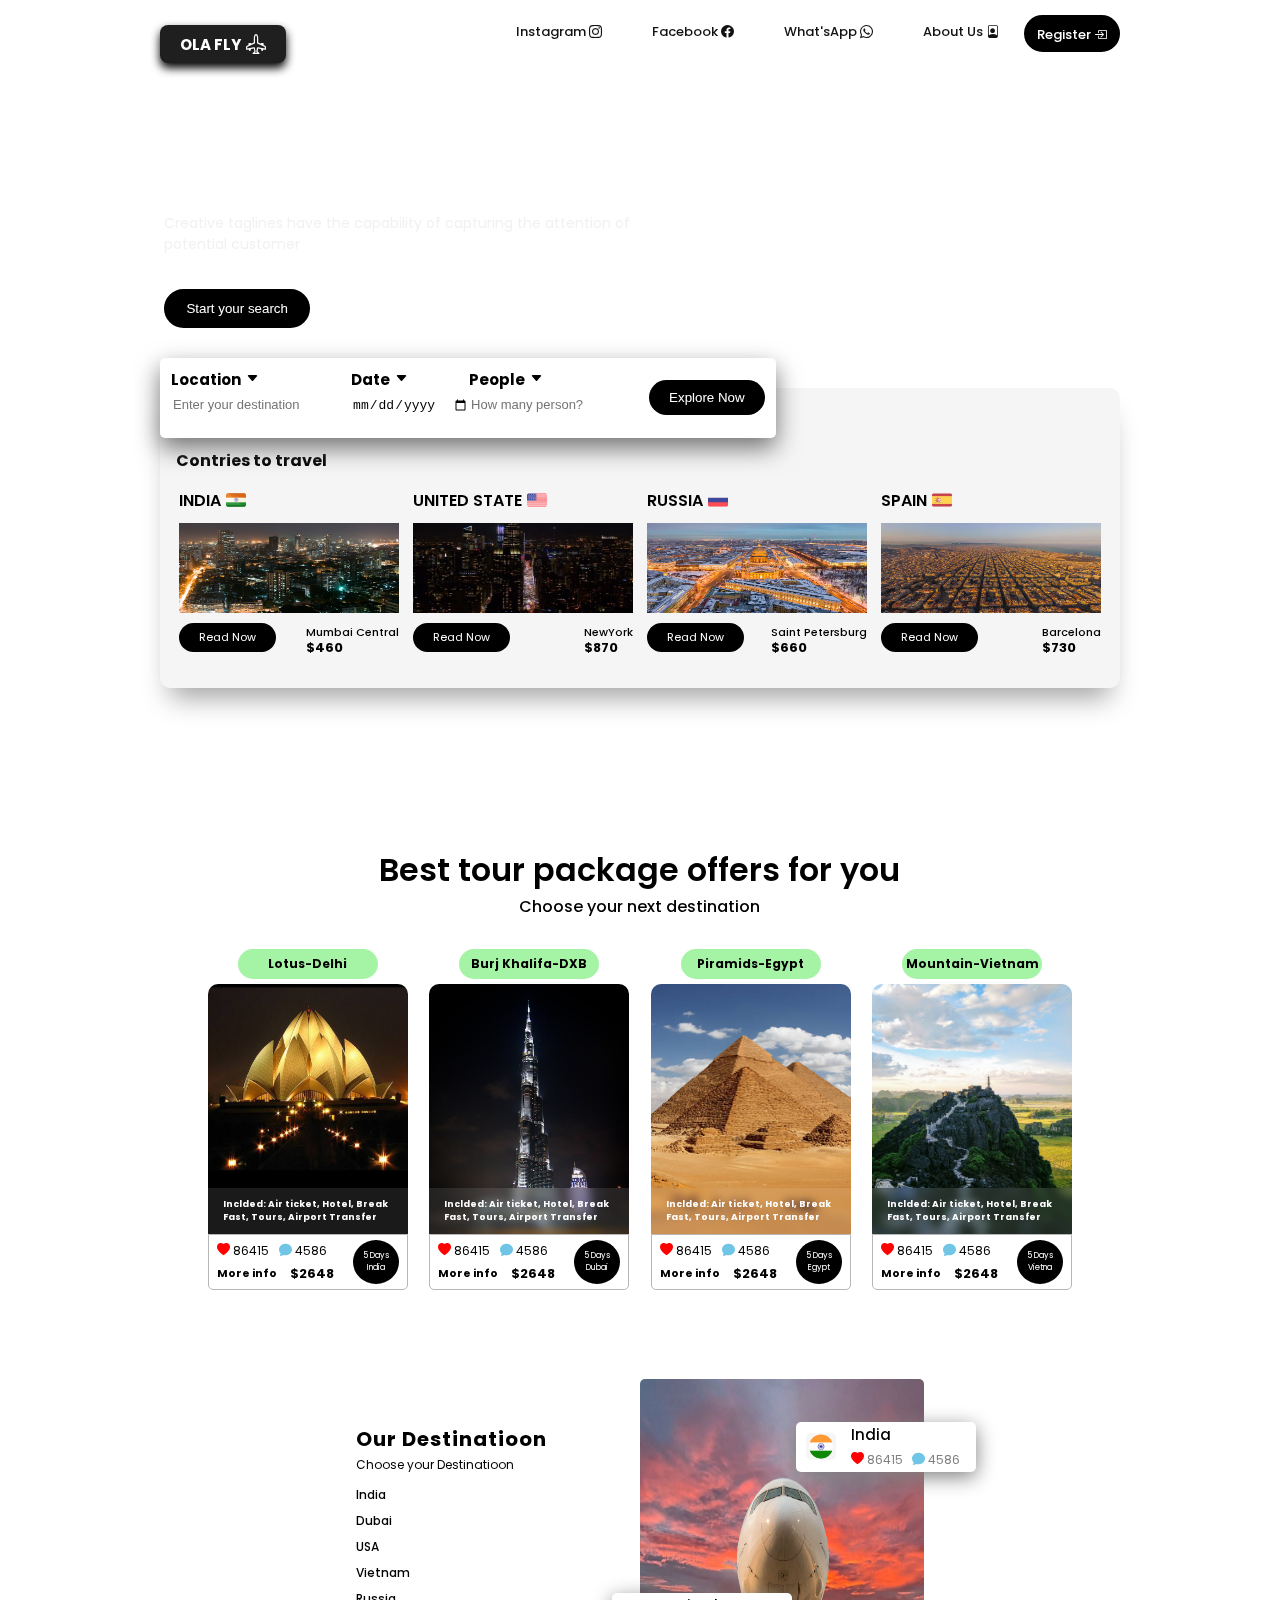
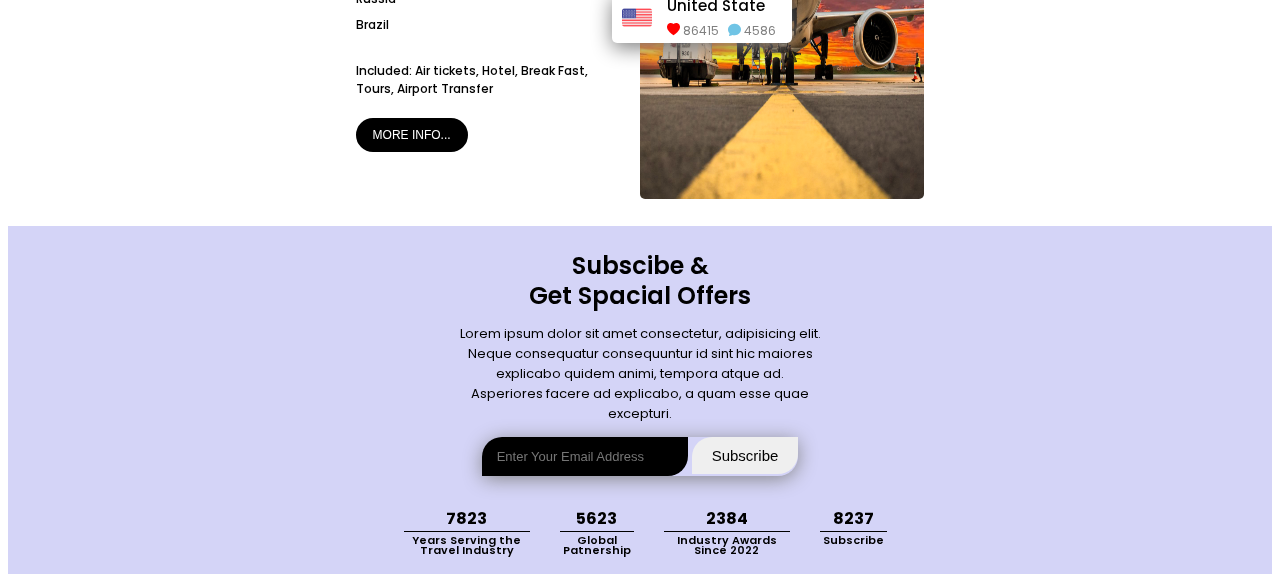
==== commit b2881fb1: "Update index.htm" ====
--- a/index.htm
+++ b/index.htm
@@ -58,7 +58,7 @@
                     <h4>Contries to travel</h4>
                     <div class="cards">
                         <div class="card">
-                            <h3>INDIA <img src="icon/india.png" alt=""></h3>
+                            <h3>INDIA <img src="india.png" alt=""></h3>
                             <img src="Mumbai-India-at-night.jpg" alt="">
                             <div class="btn_city">
                                 <a href="https://en.wikipedia.org/wiki/Mumbai">Read Now</a>
@@ -66,24 +66,24 @@
                             </div>
                         </div>
                         <div class="card">
-                            <h3>UNITED STATE <img src="icon/united-states.png" alt=""></h3>
-                            <img src="img/newyork.webp" alt="">
+                            <h3>UNITED STATE <img src="united-states.png" alt=""></h3>
+                            <img src="newyork.webp" alt="">
                             <div class="btn_city">
                                 <a href="https://en.wikipedia.org/wiki/New_York_City">Read Now</a>
                                 <h5>NewYork <br> <span>$870</span></h5>
                             </div>
                         </div>
                         <div class="card">
-                            <h3>RUSSIA <img src="icon/russia.png" alt=""></h3>
-                            <img src="img/sanpitersburg.jpg" alt="">
+                            <h3>RUSSIA <img src="russia.png" alt=""></h3>
+                            <img src="sanpitersburg.jpg" alt="">
                             <div class="btn_city">
                                 <a href="https://en.wikipedia.org/wiki/Saint_Petersburg">Read Now</a>
                                 <h5>Saint Petersburg <br> <span>$660</span></h5>
                             </div>
                         </div>
                         <div class="card">
-                            <h3>SPAIN <img src="icon/spain.png" alt=""></h3>
-                            <img src="img/barcelona.jpg" alt="">
+                            <h3>SPAIN <img src="spain.png" alt=""></h3>
+                            <img src="barcelona.jpg" alt="">
                             <div class="btn_city">
                                 <a href="https://en.wikipedia.org/wiki/Barcelona">Read Now</a>
                                 <h5>Barcelona <br> <span>$730</span></h5>
@@ -101,7 +101,7 @@
             <div class="card">
                 <h3>Lotus-Delhi</h3>
                 <div class="img_text">
-                    <img src="img/lotus_temple.jpg" alt="">
+                    <img src="lotus_temple.jpg" alt="">
                     <h4>Inclded: Air ticket, Hotel, Break Fast, Tours, Airport Transfer</h4>
                 </div>
                 <div class="cont_bx">
@@ -121,7 +121,7 @@
             <div class="card">
                 <h3>Burj Khalifa-DXB</h3>
                 <div class="img_text">
-                    <img src="img/burjkhlifa.jpg" alt="">
+                    <img src="burjkhlifa.jpg" alt="">
                     <h4>Inclded: Air ticket, Hotel, Break Fast, Tours, Airport Transfer</h4>
                 </div>
                 <div class="cont_bx">
@@ -141,7 +141,7 @@
             <div class="card">
                 <h3>Piramids-Egypt</h3>
                 <div class="img_text">
-                    <img src="img/piramids.jpg" alt="">
+                    <img src="piramids.jpg" alt="">
                     <h4>Inclded: Air ticket, Hotel, Break Fast, Tours, Airport Transfer</h4>
                 </div>
                 <div class="cont_bx">
@@ -161,7 +161,7 @@
             <div class="card">
                 <h3>Mountain-Vietnam</h3>
                 <div class="img_text">
-                    <img src="img/mountain.jpg" alt="">
+                    <img src="mountain.jpg" alt="">
                     <h4>Inclded: Air ticket, Hotel, Break Fast, Tours, Airport Transfer</h4>
                 </div>
                 <div class="cont_bx">
@@ -195,9 +195,9 @@
             <button>MORE INFO...</button>
         </div>
         <div class="img_bx">
-            <img src="img/Main_plan.png" alt="">
+            <img src="Main_plan.png" alt="">
             <div class="msg">
-                <img src="icon/round_india_flag.png" alt="">
+                <img src="round_india_flag.png" alt="">
                 <div class="cont">
                     <h4>India</h4>
                     <div class="icon">
@@ -207,7 +207,7 @@
                 </div>
             </div>
             <div class="msg">
-                <img src="icon/united-states.png" alt="">
+                <img src="united-states.png" alt="">
                 <div class="cont">
                     <h4>United State</h4>
                     <div class="icon">
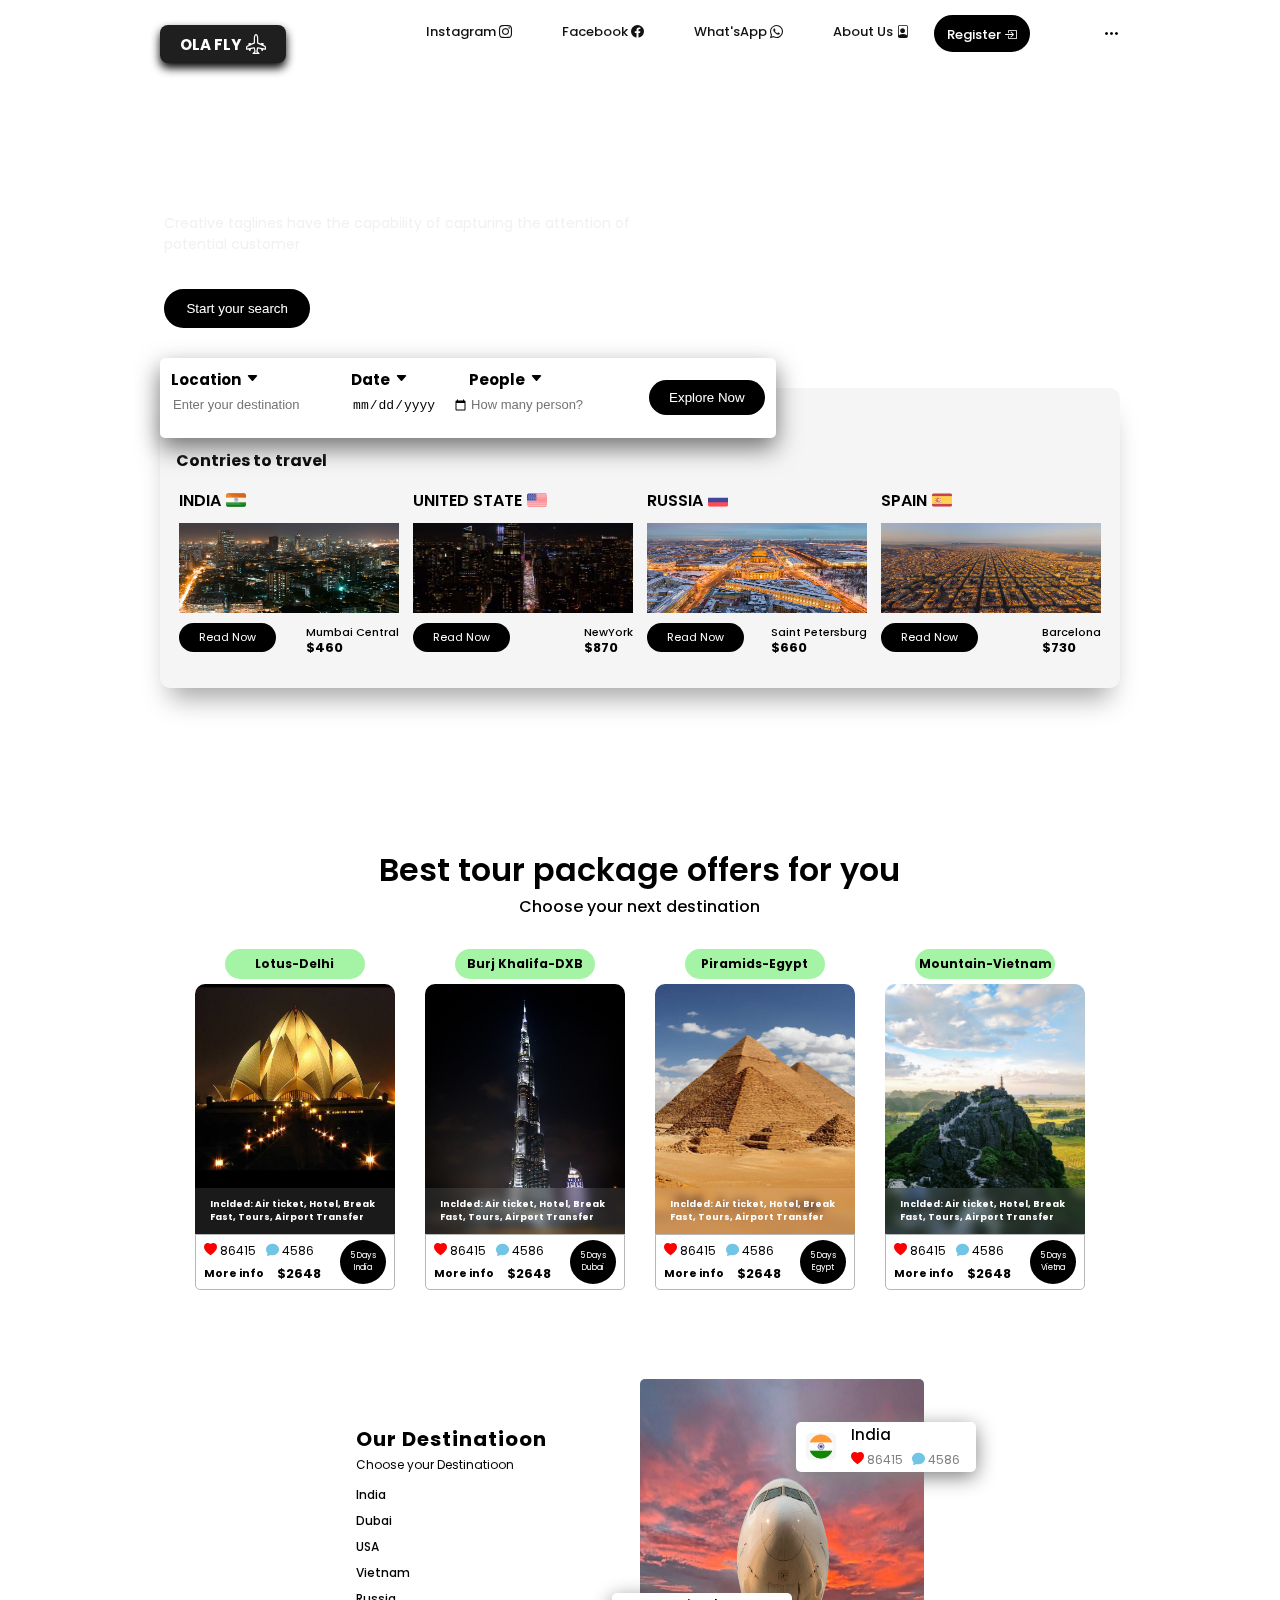
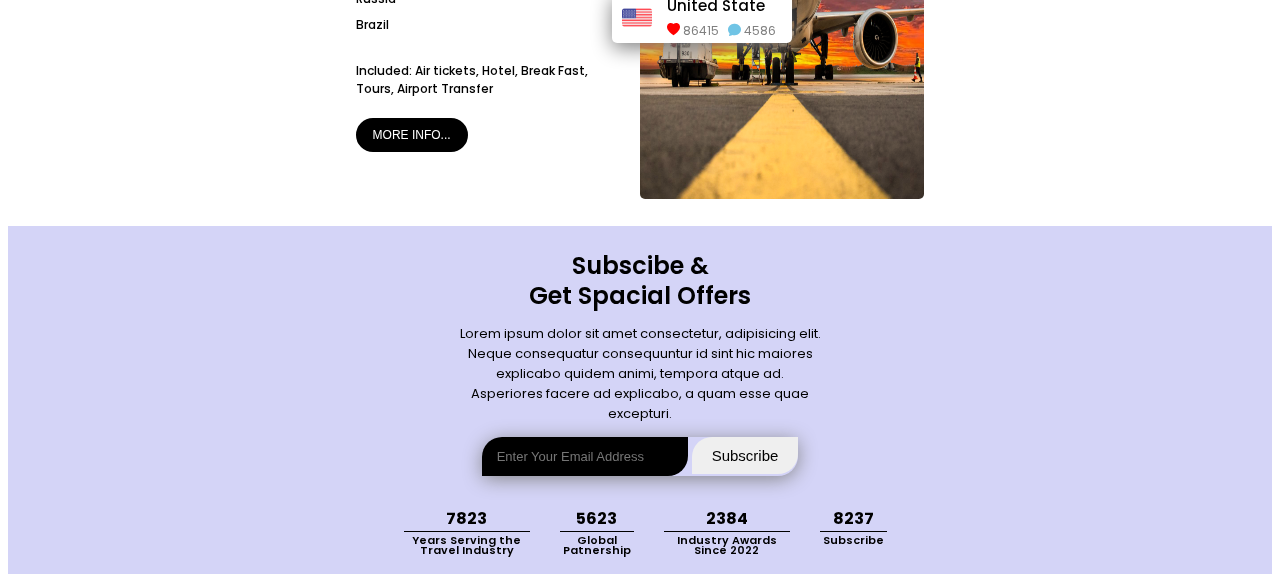
==== commit 881b803b: "Update index.htm" ====
--- a/index.htm
+++ b/index.htm
@@ -27,10 +27,10 @@
                 <li><a href="https://www.instagram.com/ola.fly?utm_source=ig_web_button_share_sheet&igsh=ZDNlZDc0MzIxNw==">Instagram <i class="bi bi-instagram"></i></a></li>
                 <li><a href="https://www.facebook.com/olafly.flyforless">Facebook <i class="bi bi-facebook"></i></a></li>
                 <li><a href="https://wa.me/+919038090308">What'sApp <i class="bi bi-whatsapp"></i></a></li>
-                <li><a href="/aboutus.html">About Us <i class="bi bi-file-person"></i></a></li>
-                <li><a href="/login.html">Register <i class="bi bi-box-arrow-in-right"></i></a></li>
+                <li><a href="aboutus.html">About Us <i class="bi bi-file-person"></i></a></li>
+                <li><a href="login.html">Register <i class="bi bi-box-arrow-in-right"></i></a></li>
             </ul>
-            <i class="bi bi-house-door-fill"></i>
+            <i class="bi bi-three-dots"></i>
         </nav>
         <div class="content">
             <div class="cont_bx">
--- a/media.css
+++ b/media.css
@@ -1,11 +1,11 @@
-@media screen and (max-width: 1483px){
+@media screen and (max-width: 1485px){
     .offers{
         width: 65%;
     }
 }
-@media screen and (max-width: 1370px){
+@media screen and (max-width: 1373px){
     .offers{
-        width: 70%;
+        width: 72%;
     }
 }
 @media screen and (max-width: 1250px){
@@ -53,6 +53,9 @@
     
 }
 @media screen and (max-width: 714px){
+    header {
+        width: 100%;
+    }
     header nav ul{
         position: absolute;
         width: 100px;
